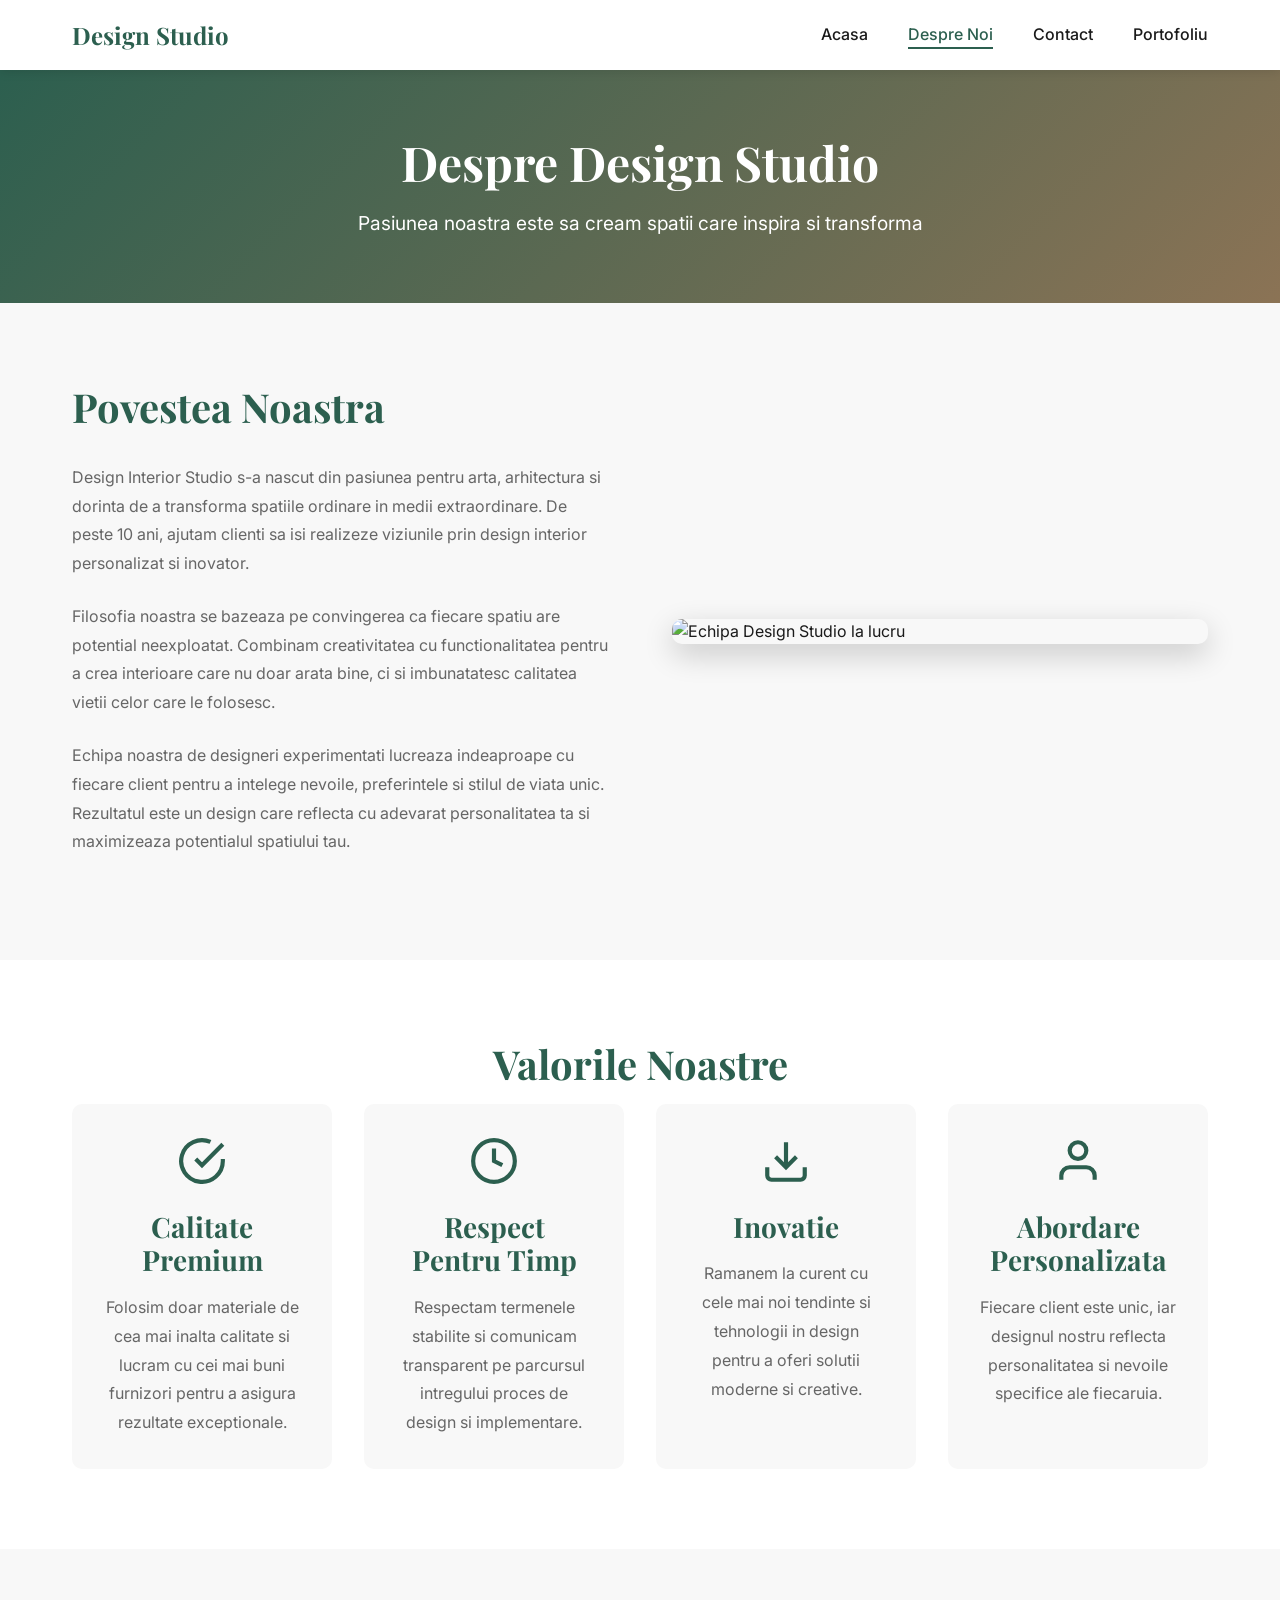
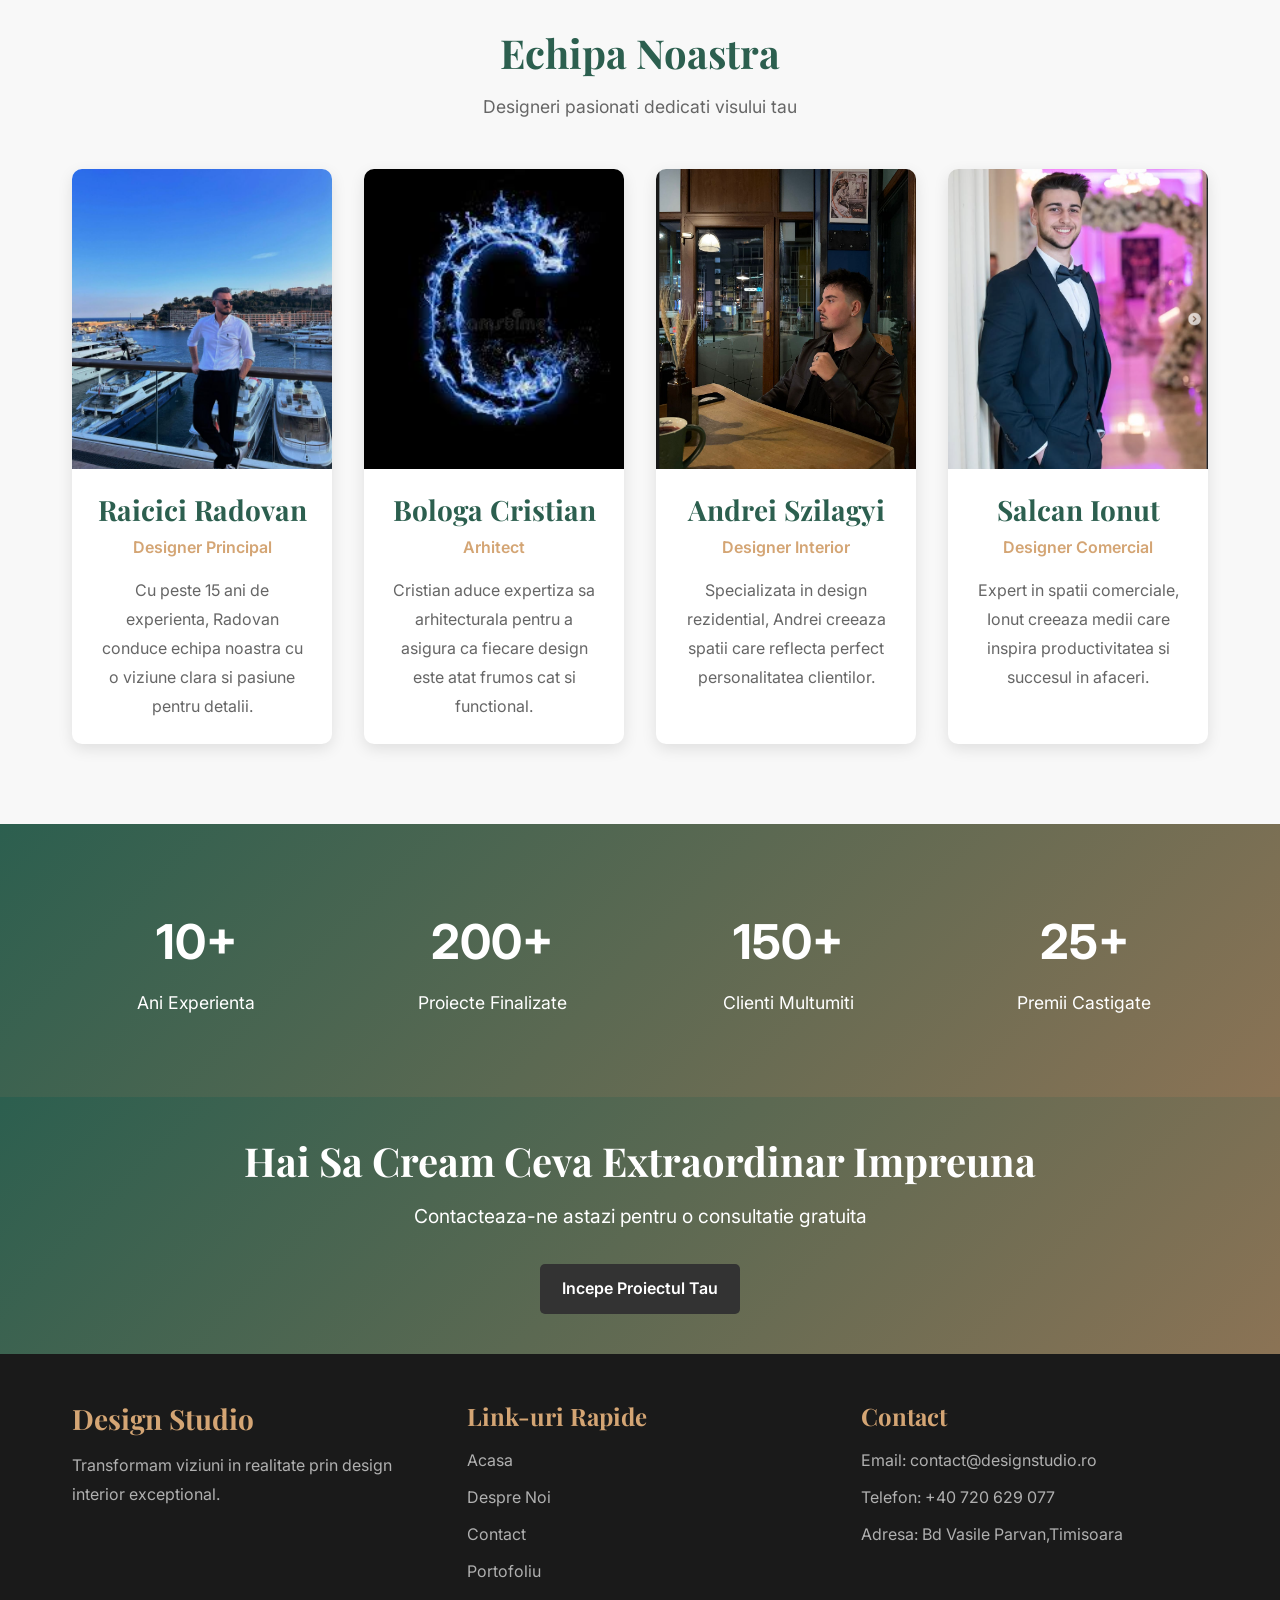
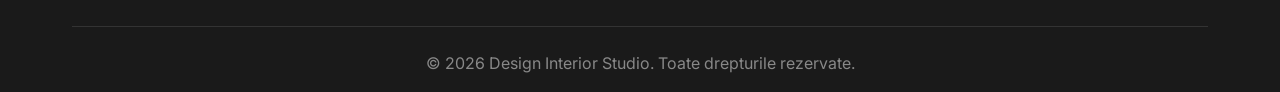
==== static-site/about.html @ 144888e7 "Modificare footer" ====
<!DOCTYPE html>
<html lang="ro">
<head>
    <meta charset="UTF-8">
    <meta name="viewport" content="width=device-width, initial-scale=1.0">
    <meta name="description" content="Descopera echipa noastra de designeri profesionisti si filosofia noastra de design interior. Peste 10 ani de experienta in transformarea spatiilor.">
    <meta name="keywords" content="echipa design interior, designeri profesionisti, experienta design, despre noi">
    <meta name="author" content="Design Interior Studio">
    <title>Despre Noi - Design Interior Studio</title>
    <link rel="preconnect" href="https://fonts.googleapis.com">
    <link rel="preconnect" href="https://fonts.gstatic.com" crossorigin>
    <link href="https://fonts.googleapis.com/css2?family=Playfair+Display:wght@400;700&family=Inter:wght@300;400;500;600&display=swap" rel="stylesheet">
    <link rel="stylesheet" href="css/styles.css">
</head>
<body>
    <header class="header">
        <nav class="navbar">
            <div class="container">
                <div class="nav-wrapper">
                    <a href="index.html" class="logo">Design Studio</a>
                    <button class="hamburger" id="hamburger" aria-label="Toggle menu">
                        <span></span>
                        <span></span>
                        <span></span>
                    </button>
                    <ul class="nav-menu" id="navMenu">
                        <li><a href="index.html">Acasa</a></li>
                        <li><a href="about.html" class="active">Despre Noi</a></li>
                        <li><a href="contact.html">Contact</a></li>
                        <li><a href="portfolio.html">Portofoliu</a></li>
                    </ul>
                </div>
            </div>
        </nav>
    </header>

    <main>
        <section class="page-hero">
            <div class="container">
                <h1>Despre Design Studio</h1>
                <p>Pasiunea noastra este sa cream spatii care inspira si transforma</p>
            </div>
        </section>

        <section class="about-story">
            <div class="container">
                <div class="about-content">
                    <div class="about-text">
                        <h2>Povestea Noastra</h2>
                        <p>Design Interior Studio s-a nascut din pasiunea pentru arta, arhitectura si dorinta de a transforma spatiile ordinare in medii extraordinare. De peste 10 ani, ajutam clienti sa isi realizeze viziunile prin design interior personalizat si inovator.</p>
                        <p>Filosofia noastra se bazeaza pe convingerea ca fiecare spatiu are potential neexploatat. Combinam creativitatea cu functionalitatea pentru a crea interioare care nu doar arata bine, ci si imbunatatesc calitatea vietii celor care le folosesc.</p>
                        <p>Echipa noastra de designeri experimentati lucreaza indeaproape cu fiecare client pentru a intelege nevoile, preferintele si stilul de viata unic. Rezultatul este un design care reflecta cu adevarat personalitatea ta si maximizeaza potentialul spatiului tau.</p>
                    </div>
                    <div class="about-image">
                        <img src="https://images.pexels.com/photos/6585760/pexels-photo-6585760.jpeg?auto=compress&cs=tinysrgb&w=800" alt="Echipa Design Studio la lucru">
                    </div>
                </div>
            </div>
        </section>

        <section class="values">
            <div class="container">
                <h2 class="section-title">Valorile Noastre</h2>
                <div class="values-grid">
                    <article class="value-card">
                        <div class="value-icon">
                            <svg width="50" height="50" viewBox="0 0 24 24" fill="none" stroke="currentColor" stroke-width="2">
                                <path d="M22 11.08V12a10 10 0 1 1-5.93-9.14"></path>
                                <polyline points="22 4 12 14.01 9 11.01"></polyline>
                            </svg>
                        </div>
                        <h3>Calitate Premium</h3>
                        <p>Folosim doar materiale de cea mai inalta calitate si lucram cu cei mai buni furnizori pentru a asigura rezultate exceptionale.</p>
                    </article>

                    <article class="value-card">
                        <div class="value-icon">
                            <svg width="50" height="50" viewBox="0 0 24 24" fill="none" stroke="currentColor" stroke-width="2">
                                <circle cx="12" cy="12" r="10"></circle>
                                <polyline points="12 6 12 12 16 14"></polyline>
                            </svg>
                        </div>
                        <h3>Respect Pentru Timp</h3>
                        <p>Respectam termenele stabilite si comunicam transparent pe parcursul intregului proces de design si implementare.</p>
                    </article>

                    <article class="value-card">
                        <div class="value-icon">
                            <svg width="50" height="50" viewBox="0 0 24 24" fill="none" stroke="currentColor" stroke-width="2">
                                <path d="M21 15v4a2 2 0 0 1-2 2H5a2 2 0 0 1-2-2v-4"></path>
                                <polyline points="7 10 12 15 17 10"></polyline>
                                <line x1="12" y1="15" x2="12" y2="3"></line>
                            </svg>
                        </div>
                        <h3>Inovatie</h3>
                        <p>Ramanem la curent cu cele mai noi tendinte si tehnologii in design pentru a oferi solutii moderne si creative.</p>
                    </article>

                    <article class="value-card">
                        <div class="value-icon">
                            <svg width="50" height="50" viewBox="0 0 24 24" fill="none" stroke="currentColor" stroke-width="2">
                                <path d="M20 21v-2a4 4 0 0 0-4-4H8a4 4 0 0 0-4 4v2"></path>
                                <circle cx="12" cy="7" r="4"></circle>
                            </svg>
                        </div>
                        <h3>Abordare Personalizata</h3>
                        <p>Fiecare client este unic, iar designul nostru reflecta personalitatea si nevoile specifice ale fiecaruia.</p>
                    </article>
                </div>
            </div>
        </section>

        <section class="team">
            <div class="container">
                <h2 class="section-title">Echipa Noastra</h2>
                <p class="section-subtitle">Designeri pasionati dedicati visului tau</p>

                <div class="team-grid">
                    <article class="team-member">
                        <div class="member-image">
                            <img src="pozarr.jpg" alt="Raicici Radovan-Designer Principal">
                        </div>
                        <div class="member-info">
                            <h3>Raicici Radovan</h3>
                            <p class="member-role">Designer Principal</p>
                            <p class="member-bio">Cu peste 15 ani de experienta, Radovan conduce echipa noastra cu o viziune clara si pasiune pentru detalii.</p>
                        </div>
                    </article>

                    <article class="team-member">
                        <div class="member-image">
                            <img src="pozacb.jpg" alt="Bologa Cristian - Arhitect">
                        </div>
                        <div class="member-info">
                            <h3>Bologa Cristian</h3>
                            <p class="member-role">Arhitect</p>
                            <p class="member-bio">Cristian aduce expertiza sa arhitecturala pentru a asigura ca fiecare design este atat frumos cat si functional.</p>
                        </div>
                    </article>

                    <article class="team-member">
                        <div class="member-image">
                            <img src="pozaas.png" alt="Andrei Szilagyi - Designer Interior">
                        </div>
                        <div class="member-info">
                            <h3>Andrei Szilagyi</h3>
                            <p class="member-role">Designer Interior</p>
                            <p class="member-bio">Specializata in design rezidential, Andrei creeaza spatii care reflecta perfect personalitatea clientilor.</p>
                        </div>
                    </article>

                    <article class="team-member">
                        <div class="member-image">
                            <img src="pozadj.png" alt="Ionut Salcan - Designer Comercial">
                        </div>
                        <div class="member-info">
                            <h3>Salcan Ionut</h3>
                            <p class="member-role">Designer Comercial</p>
                            <p class="member-bio">Expert in spatii comerciale, Ionut creeaza medii care inspira productivitatea si succesul in afaceri.</p>
                        </div>
                    </article>
                </div>
            </div>
        </section>

        <section class="stats">
            <div class="container">
                <div class="stats-grid">
                    <div class="stat-item">
                        <div class="stat-number">10+</div>
                        <div class="stat-label">Ani Experienta</div>
                    </div>
                    <div class="stat-item">
                        <div class="stat-number">200+</div>
                        <div class="stat-label">Proiecte Finalizate</div>
                    </div>
                    <div class="stat-item">
                        <div class="stat-number">150+</div>
                        <div class="stat-label">Clienti Multumiti</div>
                    </div>
                    <div class="stat-item">
                        <div class="stat-number">25+</div>
                        <div class="stat-label">Premii Castigate</div>
                    </div>
                </div>
            </div>
        </section>

        <section class="cta-section">
            <div class="container">
                <div class="cta-content">
                    <h2>Hai Sa Cream Ceva Extraordinar Impreuna</h2>
                    <p>Contacteaza-ne astazi pentru o consultatie gratuita</p>
                    <a href="contact.html" class="btn btn-secondary">Incepe Proiectul Tau</a>
                </div>
            </div>
        </section>
    </main>

    <footer class="footer">
        <div class="container">
            <div class="footer-content">
                <div class="footer-section">
                    <h3>Design Studio</h3>
                    <p>Transformam viziuni in realitate prin design interior exceptional.</p>
                </div>
                <div class="footer-section">
                    <h4>Link-uri Rapide</h4>
                    <ul>
                        <li><a href="index.html">Acasa</a></li>
                        <li><a href="about.html">Despre Noi</a></li>
                        <li><a href="contact.html">Contact</a></li>
                        <li><a href="portfolio.html">Portofoliu</a></li>
                    </ul>
                </div>
                <div class="footer-section">
                    <h4>Contact</h4>
                    <ul>
                        <li>Email: contact@designstudio.ro</li>
                        <li>Telefon: +40 720 629 077</li>
                        <li>Adresa: Bd Vasile Parvan,Timisoara</li>
                    </ul>
                </div>
            </div>
            <div class="footer-bottom">
                <p>&copy; 2026 Design Interior Studio. Toate drepturile rezervate.</p>
            </div>
        </div>
    </footer>

    <script src="js/main.js"></script>
</body>
</html>
---- static-site/css/styles.css ----
/* Reset and Base Styles */
* {
    margin: 0;
    padding: 0;
    box-sizing: border-box;
}

:root {
    --primary-color: #2c5f4f;
    --secondary-color: #8b7355;
    --accent-color: #d4a574;
    --text-dark: #1a1a1a;
    --text-light: #666666;
    --bg-light: #f8f8f8;
    --white: #ffffff;
    --error-color: #d32f2f;
    --success-color: #2e7d32;
    --transition: all 0.3s ease;
}

html {
    scroll-behavior: smooth;
}

body {
    font-family: 'Inter', sans-serif;
    font-size: 16px;
    line-height: 1.6;
    color: var(--text-dark);
    background-color: var(--white);
}

h1, h2, h3, h4, h5, h6 {
    font-family: 'Playfair Display', serif;
    font-weight: 700;
    line-height: 1.2;
    margin-bottom: 1rem;
}

h1 {
    font-size: 3rem;
}

h2 {
    font-size: 2.5rem;
}

h3 {
    font-size: 1.75rem;
}

h4 {
    font-size: 1.5rem;
}

img {
    max-width: 100%;
    height: auto;
    display: block;
}

a {
    text-decoration: none;
    color: inherit;
    transition: var(--transition);
}

ul {
    list-style: none;
}

button {
    font-family: inherit;
    cursor: pointer;
}

/* Container */
.container {
    max-width: 1200px;
    margin: 0 auto;
    padding: 0 2rem;
}

/* Header and Navigation */
.header {
    background-color: var(--white);
    box-shadow: 0 2px 10px rgba(0, 0, 0, 0.1);
    position: sticky;
    top: 0;
    z-index: 1000;
}

.navbar {
    padding: 1rem 0;
}

.nav-wrapper {
    display: flex;
    justify-content: space-between;
    align-items: center;
}

.logo {
    font-family: 'Playfair Display', serif;
    font-size: 1.5rem;
    font-weight: 700;
    color: var(--primary-color);
    transition: var(--transition);
}

.logo:hover {
    color: var(--accent-color);
}

.nav-menu {
    display: flex;
    gap: 2.5rem;
    align-items: center;
}

.nav-menu a {
    color: var(--text-dark);
    font-weight: 500;
    position: relative;
    transition: var(--transition);
}

.nav-menu a:hover,
.nav-menu a.active {
    color: var(--primary-color);
}

.nav-menu a::after {
    content: '';
    position: absolute;
    bottom: -5px;
    left: 0;
    width: 0;
    height: 2px;
    background-color: var(--primary-color);
    transition: var(--transition);
}

.nav-menu a:hover::after,
.nav-menu a.active::after {
    width: 100%;
}

/* Hamburger Menu */
.hamburger {
    display: none;
    flex-direction: column;
    gap: 5px;
    background: none;
    border: none;
    padding: 0.5rem;
    z-index: 1001;
}

.hamburger span {
    width: 25px;
    height: 3px;
    background-color: var(--primary-color);
    transition: var(--transition);
}

.hamburger.active span:nth-child(1) {
    transform: rotate(45deg) translate(8px, 8px);
}

.hamburger.active span:nth-child(2) {
    opacity: 0;
}

.hamburger.active span:nth-child(3) {
    transform: rotate(-45deg) translate(7px, -7px);
}

/* Hero Section */
.hero {
    height: 90vh;
    background: linear-gradient(rgba(44, 95, 79, 0.7), rgba(44, 95, 79, 0.7)),
                url('https://images.pexels.com/photos/1090638/pexels-photo-1090638.jpeg?auto=compress&cs=tinysrgb&w=1920') center/cover no-repeat;
    display: flex;
    align-items: center;
    justify-content: center;
    text-align: center;
    color: var(--white);
}

.hero-content {
    max-width: 800px;
    animation: fadeInUp 1s ease;
}

.hero-title {
    font-size: 4rem;
    margin-bottom: 1.5rem;
    color: var(--white);
}

.hero-subtitle {
    font-size: 1.5rem;
    margin-bottom: 2rem;
    font-weight: 300;
}

/* Buttons */
.btn {
    display: inline-block;
    padding: 1rem 2.5rem;
    border-radius: 50px;
    font-weight: 600;
    transition: var(--transition);
    border: 2px solid transparent;
}

.btn-primary {
    background-color: var(--accent-color);
    color: var(--white);
}

.btn-primary:hover {
    background-color: var(--white);
    color: var(--primary-color);
    transform: translateY(-3px);
    box-shadow: 0 10px 20px rgba(0, 0, 0, 0.2);
}

.btn-secondary {
    background-color: var(--white);
    color: var(--primary-color);
}

.btn-secondary:hover {
    background-color: var(--primary-color);
    color: var(--white);
    transform: translateY(-3px);
    box-shadow: 0 10px 20px rgba(0, 0, 0, 0.2);
}

/* Sections */
section {
    padding: 5rem 0;
}

.section-title {
    text-align: center;
    margin-bottom: 1rem;
    color: var(--primary-color);
}

.section-subtitle {
    text-align: center;
    color: var(--text-light);
    font-size: 1.1rem;
    margin-bottom: 3rem;
}

/* Services Section */
.services {
    background-color: var(--bg-light);
}

.services-grid {
    display: grid;
    grid-template-columns: repeat(auto-fit, minmax(300px, 1fr));
    gap: 2rem;
}

.service-card {
    background-color: var(--white);
    padding: 2.5rem;
    border-radius: 10px;
    text-align: center;
    transition: var(--transition);
    box-shadow: 0 5px 15px rgba(0, 0, 0, 0.1);
}

.service-card:hover {
    transform: translateY(-10px);
    box-shadow: 0 15px 30px rgba(0, 0, 0, 0.15);
}

.service-icon {
    color: var(--primary-color);
    margin-bottom: 1.5rem;
}

.service-card h3 {
    color: var(--primary-color);
    margin-bottom: 1rem;
}

.service-card p {
    color: var(--text-light);
    line-height: 1.8;
}

/* Portfolio Section */
.portfolio-grid {
    display: grid;
    grid-template-columns: repeat(auto-fit, minmax(350px, 1fr));
    gap: 2rem;
}

.portfolio-item {
    position: relative;
    overflow: hidden;
    border-radius: 10px;
    box-shadow: 0 5px 15px rgba(0, 0, 0, 0.1);
}

.portfolio-image {
    height: 400px;
    overflow: hidden;
}

.portfolio-image img {
    width: 100%;
    height: 100%;
    object-fit: cover;
    transition: var(--transition);
}

.portfolio-item:hover .portfolio-image img {
    transform: scale(1.1);
}

.portfolio-info {
    padding: 1.5rem;
    background-color: var(--white);
}

.portfolio-info h3 {
    color: var(--primary-color);
    margin-bottom: 0.5rem;
}

.portfolio-info p {
    color: var(--text-light);
}

/* CTA Section */
.cta-section {
    background: linear-gradient(135deg, var(--primary-color), var(--secondary-color));
    color: var(--white);
    text-align: center;
}

.cta-content h2 {
    color: var(--white);
    margin-bottom: 1rem;
}

.cta-content p {
    font-size: 1.2rem;
    margin-bottom: 2rem;
}

/* Page Hero */
.page-hero {
    background: linear-gradient(135deg, var(--primary-color), var(--secondary-color));
    color: var(--white);
    padding: 4rem 0;
    text-align: center;
}

.page-hero h1 {
    color: var(--white);
    margin-bottom: 1rem;
}

.page-hero p {
    font-size: 1.2rem;
}

/* About Section */
.about-story {
    background-color: var(--bg-light);
}

.about-content {
    display: grid;
    grid-template-columns: 1fr 1fr;
    gap: 4rem;
    align-items: center;
}

.about-text h2 {
    color: var(--primary-color);
    margin-bottom: 2rem;
}

.about-text p {
    color: var(--text-light);
    margin-bottom: 1.5rem;
    line-height: 1.8;
}

.about-image img {
    border-radius: 10px;
    box-shadow: 0 10px 30px rgba(0, 0, 0, 0.2);
}

/* Values Section */
.values-grid {
    display: grid;
    grid-template-columns: repeat(auto-fit, minmax(250px, 1fr));
    gap: 2rem;
}

.value-card {
    background-color: var(--bg-light);
    padding: 2rem;
    border-radius: 10px;
    text-align: center;
    transition: var(--transition);
}

.value-card:hover {
    transform: translateY(-5px);
    box-shadow: 0 10px 25px rgba(0, 0, 0, 0.1);
}

.value-icon {
    color: var(--primary-color);
    margin-bottom: 1rem;
}

.value-card h3 {
    color: var(--primary-color);
    margin-bottom: 1rem;
}

.value-card p {
    color: var(--text-light);
    line-height: 1.8;
}

/* Team Section */
.team {
    background-color: var(--bg-light);
}

.team-grid {
    display: grid;
    grid-template-columns: repeat(auto-fit, minmax(250px, 1fr));
    gap: 2rem;
}

.team-member {
    background-color: var(--white);
    border-radius: 10px;
    overflow: hidden;
    box-shadow: 0 5px 15px rgba(0, 0, 0, 0.1);
    transition: var(--transition);
}

.team-member:hover {
    transform: translateY(-10px);
    box-shadow: 0 15px 30px rgba(0, 0, 0, 0.15);
}

.member-image {
    height: 300px;
    overflow: hidden;
}

.member-image img {
    width: 100%;
    height: 100%;
    object-fit: cover;
}

.member-info {
    padding: 1.5rem;
    text-align: center;
}

.member-info h3 {
    color: var(--primary-color);
    margin-bottom: 0.5rem;
}

.member-role {
    color: var(--accent-color);
    font-weight: 600;
    margin-bottom: 1rem;
}

.member-bio {
    color: var(--text-light);
    line-height: 1.8;
}

/* Stats Section */
.stats {
    background: linear-gradient(135deg, var(--primary-color), var(--secondary-color));
    color: var(--white);
}

.stats-grid {
    display: grid;
    grid-template-columns: repeat(auto-fit, minmax(200px, 1fr));
    gap: 3rem;
    text-align: center;
}

.stat-number {
    font-size: 3rem;
    font-weight: 700;
    margin-bottom: 0.5rem;
}

.stat-label {
    font-size: 1.1rem;
}

/* Contact Section */
.contact-wrapper {
    display: grid;
    grid-template-columns: 1fr 1fr;
    gap: 4rem;
}

.contact-info h2 {
    color: var(--primary-color);
    margin-bottom: 1.5rem;
}

.contact-info > p {
    color: var(--text-light);
    margin-bottom: 2rem;
    line-height: 1.8;
}

.contact-details {
    display: flex;
    flex-direction: column;
    gap: 2rem;
}

.contact-item {
    display: flex;
    gap: 1.5rem;
    align-items: flex-start;
}

.contact-icon {
    color: var(--primary-color);
    flex-shrink: 0;
}

.contact-item h3 {
    color: var(--primary-color);
    font-size: 1.2rem;
    margin-bottom: 0.5rem;
}

.contact-item p {
    color: var(--text-light);
    line-height: 1.8;
}

/* Contact Form */
.contact-form-wrapper h2 {
    color: var(--primary-color);
    margin-bottom: 2rem;
}

.form-group {
    margin-bottom: 1.5rem;
}

.form-group label {
    display: block;
    margin-bottom: 0.5rem;
    color: var(--text-dark);
    font-weight: 500;
}

.required {
    color: var(--error-color);
}

.form-group input,
.form-group textarea {
    width: 100%;
    padding: 0.875rem;
    border: 2px solid #e0e0e0;
    border-radius: 5px;
    font-family: inherit;
    font-size: 1rem;
    transition: var(--transition);
}

.form-group input:focus,
.form-group textarea:focus {
    outline: none;
    border-color: var(--primary-color);
}

.form-group input.error,
.form-group textarea.error {
    border-color: var(--error-color);
}

.error-message {
    display: block;
    color: var(--error-color);
    font-size: 0.875rem;
    margin-top: 0.5rem;
}

.success-message,
.error-message-box {
    padding: 1.5rem;
    border-radius: 5px;
    margin-top: 1.5rem;
    display: flex;
    align-items: center;
    gap: 1rem;
}

.success-message {
    background-color: #e8f5e9;
    color: var(--success-color);
    border: 1px solid var(--success-color);
}

.error-message-box {
    background-color: #ffebee;
    color: var(--error-color);
    border: 1px solid var(--error-color);
}

/* Map Section */
.map-section {
    background-color: var(--bg-light);
}

.map-placeholder {
    position: relative;
    height: 450px;
    border-radius: 10px;
    overflow: hidden;
    box-shadow: 0 10px 30px rgba(0, 0, 0, 0.1);
}

.map-placeholder img {
    width: 100%;
    height: 100%;
    object-fit: cover;
}

.map-overlay {
    position: absolute;
    bottom: 2rem;
    left: 2rem;
    background-color: var(--white);
    padding: 1.5rem 2rem;
    border-radius: 5px;
    box-shadow: 0 5px 15px rgba(0, 0, 0, 0.2);
}

.map-overlay p {
    color: var(--primary-color);
    font-weight: 600;
    margin: 0;
}

/* FAQ Section */
.faq-grid {
    display: grid;
    grid-template-columns: repeat(auto-fit, minmax(300px, 1fr));
    gap: 2rem;
}

.faq-item {
    background-color: var(--bg-light);
    padding: 2rem;
    border-radius: 10px;
}

.faq-item h3 {
    color: var(--primary-color);
    margin-bottom: 1rem;
    font-size: 1.2rem;
}

.faq-item p {
    color: var(--text-light);
    line-height: 1.8;
}

/* Footer */
.footer {
    background-color: var(--text-dark);
    color: var(--white);
    padding: 3rem 0 1rem;
}

.footer-content {
    display: grid;
    grid-template-columns: repeat(auto-fit, minmax(250px, 1fr));
    gap: 3rem;
    margin-bottom: 2rem;
}

.footer-section h3,
.footer-section h4 {
    color: var(--accent-color);
    margin-bottom: 1rem;
}

.footer-section p,
.footer-section li {
    color: #b0b0b0;
    margin-bottom: 0.5rem;
    line-height: 1.8;
}

.footer-section a {
    color: #b0b0b0;
}

.footer-section a:hover {
    color: var(--accent-color);
}

.footer-bottom {
    border-top: 1px solid #333;
    padding-top: 1.5rem;
    text-align: center;
    color: #888;
}

/* Animations */
@keyframes fadeInUp {
    from {
        opacity: 0;
        transform: translateY(30px);
    }
    to {
        opacity: 1;
        transform: translateY(0);
    }
}

/* Responsive Design */
@media (max-width: 768px) {
    .hamburger {
        display: flex;
    }

    .nav-menu {
        position: fixed;
        top: 70px;
        right: -100%;
        width: 100%;
        height: calc(100vh - 70px);
        background-color: var(--white);
        flex-direction: column;
        justify-content: flex-start;
        padding: 2rem;
        gap: 2rem;
        transition: var(--transition);
        box-shadow: 0 5px 15px rgba(0, 0, 0, 0.1);
    }

    .nav-menu.active {
        right: 0;
    }

    .hero-title {
        font-size: 2.5rem;
    }

    .hero-subtitle {
        font-size: 1.2rem;
    }

    h1 {
        font-size: 2rem;
    }

    h2 {
        font-size: 1.8rem;
    }

    .services-grid,
    .portfolio-grid,
    .values-grid,
    .team-grid,
    .faq-grid {
        grid-template-columns: 1fr;
    }

    .about-content,
    .contact-wrapper {
        grid-template-columns: 1fr;
        gap: 2rem;
    }

    .stats-grid {
        grid-template-columns: repeat(2, 1fr);
        gap: 2rem;
    }

    section {
        padding: 3rem 0;
    }

    .container {
        padding: 0 1rem;
    }
}

@media (max-width: 480px) {
    .hero {
        height: 70vh;
    }

    .hero-title {
        font-size: 2rem;
    }

    .hero-subtitle {
        font-size: 1rem;
    }

    .btn {
        padding: 0.875rem 2rem;
        font-size: 0.9rem;
    }

    .stats-grid {
        grid-template-columns: 1fr;
    }

    .stat-number {
        font-size: 2.5rem;
    }
}

portfolio-gallery {
    padding: 40px 0;
}

.gallery-grid {
    display: grid;
    grid-template-columns: repeat(auto-fill, minmax(300px, 1fr));
    gap: 20px;
}

.portfolio-item img {
    width: 100%;
    height: auto;
    border-radius: 8px;
}

.portfolio-item h3 {
    font-size: 1.2rem;
    margin-top: 10px;
}

.portfolio-item p {
    font-size: 1rem;
    color: #555;
}

.cta-section {
    text-align: center;
    background-color: #f1f1f1;
    padding: 40px 0;
}

.cta-section .btn-secondary {
    background-color: #333;
    color: white;
    padding: 10px 20px;
    text-decoration: none;
    border-radius: 5px;
}

.cta-section .btn-secondary:hover {
    background-color: #555;
}
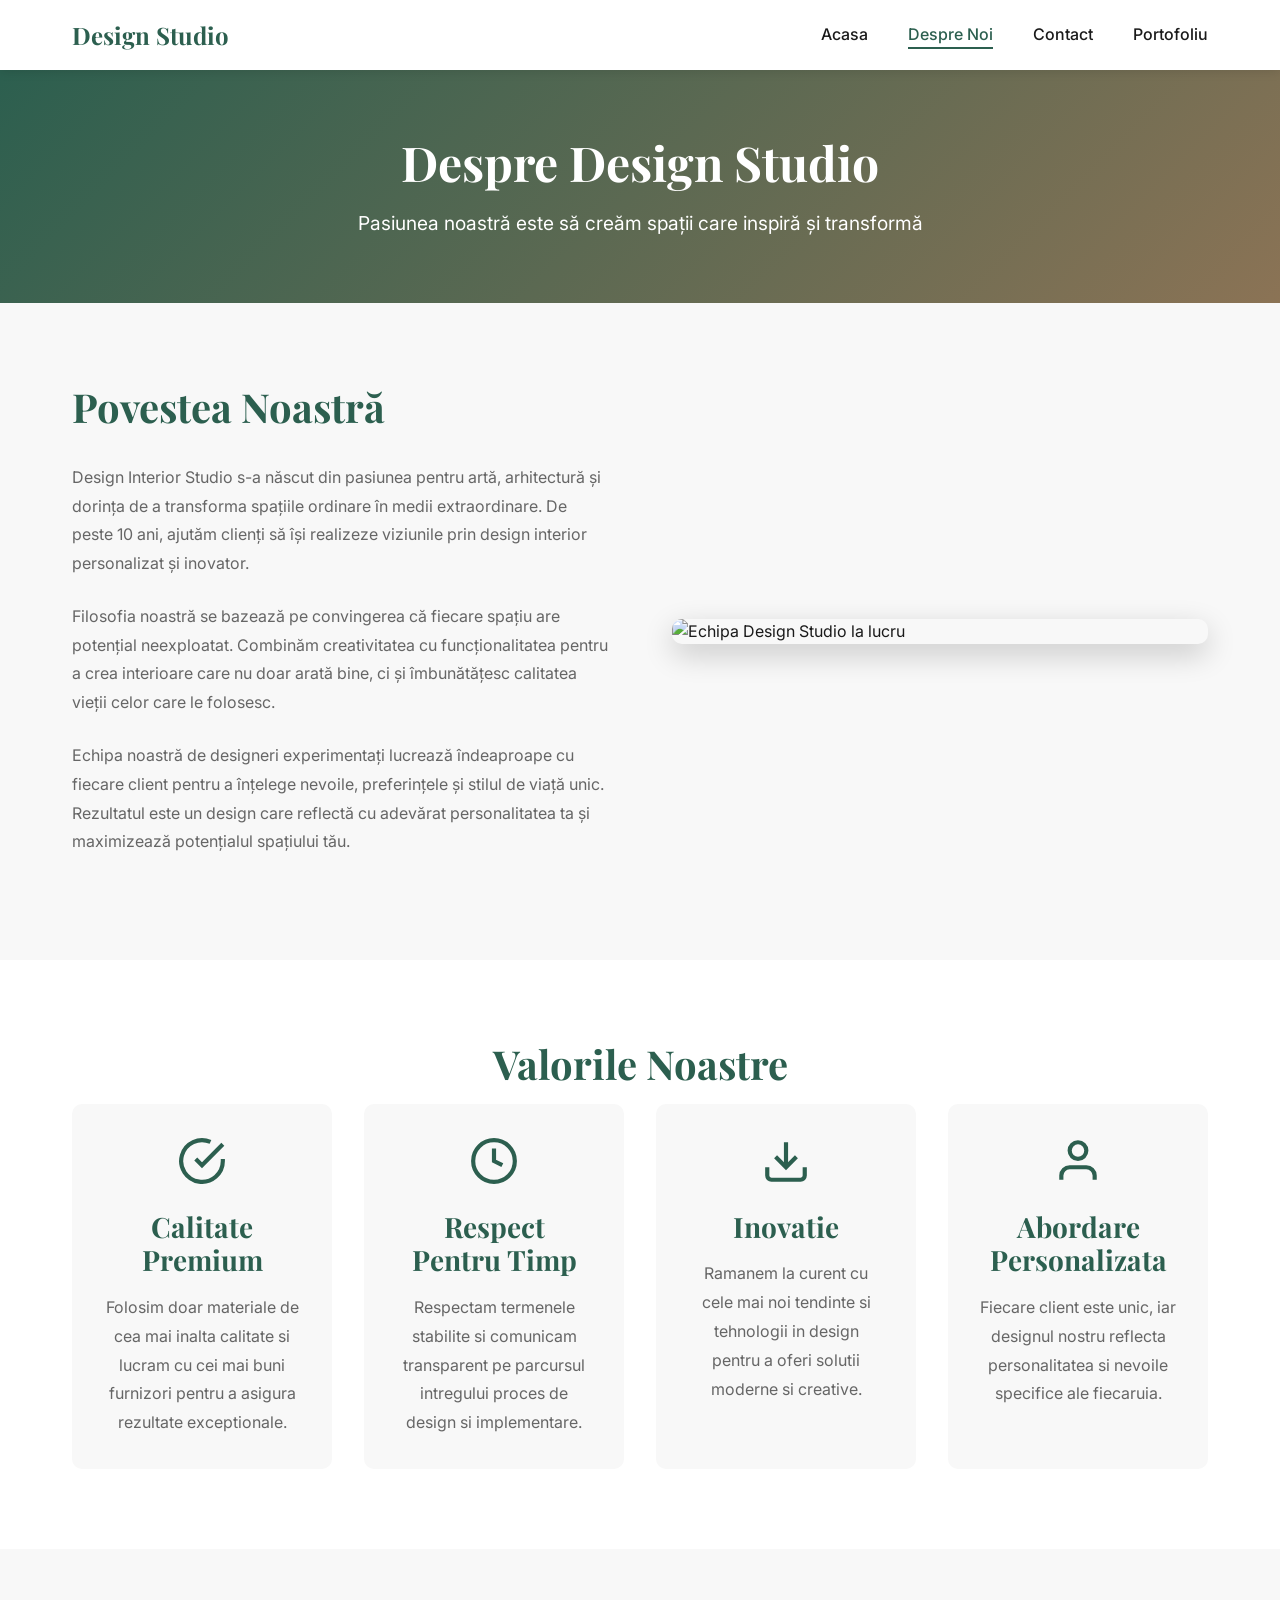
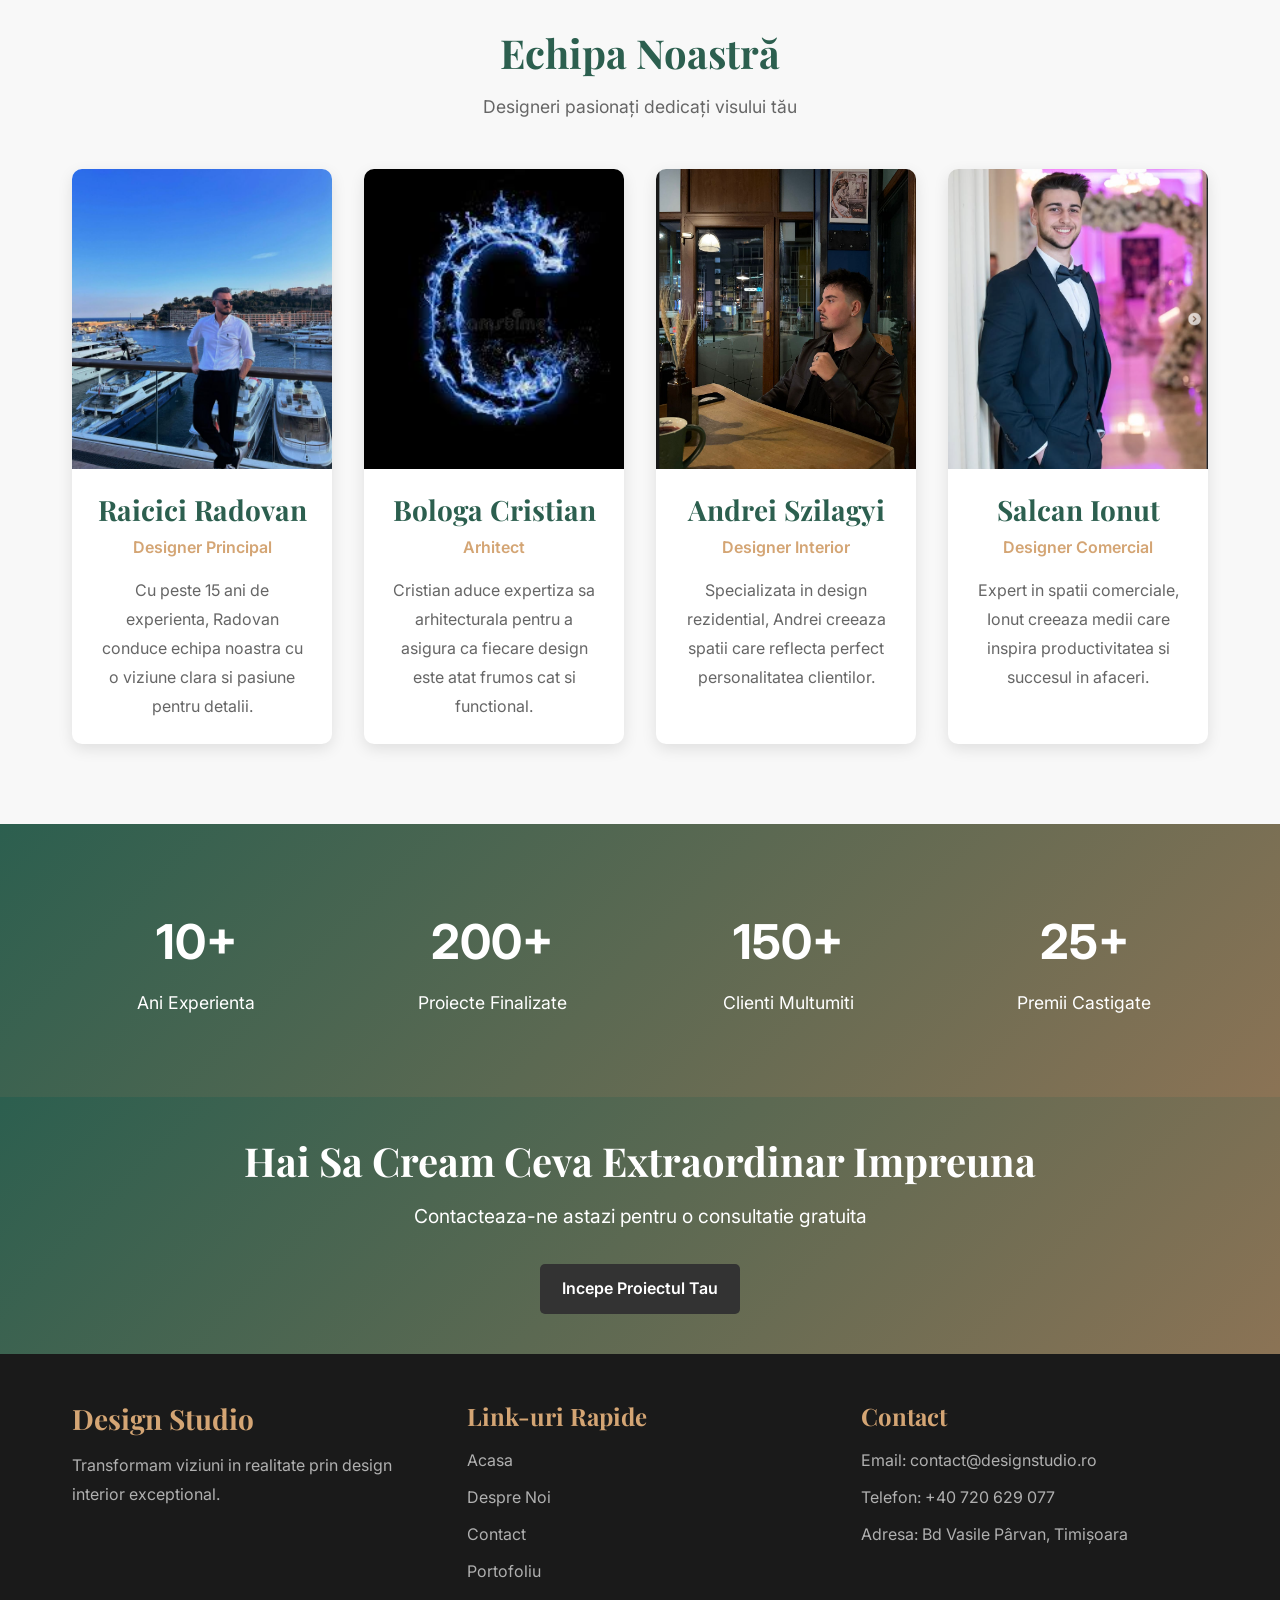
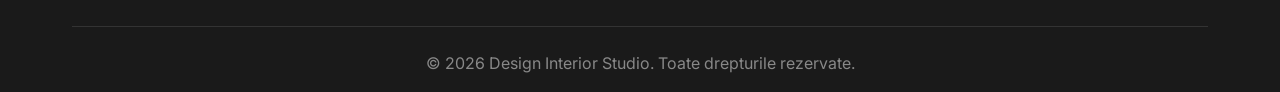
==== commit bbd518bf: "Corectarea greselilor de tipografie" ====
--- a/static-site/about.html
+++ b/static-site/about.html
@@ -3,7 +3,7 @@
 <head>
     <meta charset="UTF-8">
     <meta name="viewport" content="width=device-width, initial-scale=1.0">
-    <meta name="description" content="Descopera echipa noastra de designeri profesionisti si filosofia noastra de design interior. Peste 10 ani de experienta in transformarea spatiilor.">
+    <meta name="description" content="Descoperă echipa noastră de designeri profesioniști și filosofia noastră de design interior. Peste 10 ani de experiență în transformarea spațiilor.">
     <meta name="keywords" content="echipa design interior, designeri profesionisti, experienta design, despre noi">
     <meta name="author" content="Design Interior Studio">
     <title>Despre Noi - Design Interior Studio</title>
@@ -38,7 +38,7 @@
         <section class="page-hero">
             <div class="container">
                 <h1>Despre Design Studio</h1>
-                <p>Pasiunea noastra este sa cream spatii care inspira si transforma</p>
+                <p>Pasiunea noastră este să creăm spații care inspiră și transformă</p>
             </div>
         </section>
 
@@ -46,10 +46,10 @@
             <div class="container">
                 <div class="about-content">
                     <div class="about-text">
-                        <h2>Povestea Noastra</h2>
-                        <p>Design Interior Studio s-a nascut din pasiunea pentru arta, arhitectura si dorinta de a transforma spatiile ordinare in medii extraordinare. De peste 10 ani, ajutam clienti sa isi realizeze viziunile prin design interior personalizat si inovator.</p>
-                        <p>Filosofia noastra se bazeaza pe convingerea ca fiecare spatiu are potential neexploatat. Combinam creativitatea cu functionalitatea pentru a crea interioare care nu doar arata bine, ci si imbunatatesc calitatea vietii celor care le folosesc.</p>
-                        <p>Echipa noastra de designeri experimentati lucreaza indeaproape cu fiecare client pentru a intelege nevoile, preferintele si stilul de viata unic. Rezultatul este un design care reflecta cu adevarat personalitatea ta si maximizeaza potentialul spatiului tau.</p>
+                        <h2>Povestea Noastră</h2>
+                        <p>Design Interior Studio s-a născut din pasiunea pentru artă, arhitectură și dorința de a transforma spațiile ordinare în medii extraordinare. De peste 10 ani, ajutăm clienți să își realizeze viziunile prin design interior personalizat și inovator.</p>
+                        <p>Filosofia noastră se bazează pe convingerea că fiecare spațiu are potențial neexploatat. Combinăm creativitatea cu funcționalitatea pentru a crea interioare care nu doar arată bine, ci și îmbunătățesc calitatea vieții celor care le folosesc.</p>
+                        <p>Echipa noastră de designeri experimentați lucrează îndeaproape cu fiecare client pentru a înțelege nevoile, preferințele și stilul de viață unic. Rezultatul este un design care reflectă cu adevărat personalitatea ta și maximizează potențialul spațiului tău.</p>
                     </div>
                     <div class="about-image">
                         <img src="https://images.pexels.com/photos/6585760/pexels-photo-6585760.jpeg?auto=compress&cs=tinysrgb&w=800" alt="Echipa Design Studio la lucru">
@@ -112,13 +112,13 @@
 
         <section class="team">
             <div class="container">
-                <h2 class="section-title">Echipa Noastra</h2>
-                <p class="section-subtitle">Designeri pasionati dedicati visului tau</p>
+                <h2 class="section-title">Echipa Noastră</h2>
+                <p class="section-subtitle">Designeri pasionați dedicați visului tău</p>
 
                 <div class="team-grid">
                     <article class="team-member">
                         <div class="member-image">
-                            <img src="pozarr.jpg" alt="Raicici Radovan-Designer Principal">
+                            <img src="img/pozarr.jpg" alt="Raicici Radovan-Designer Principal">
                         </div>
                         <div class="member-info">
                             <h3>Raicici Radovan</h3>
@@ -129,7 +129,7 @@
 
                     <article class="team-member">
                         <div class="member-image">
-                            <img src="pozacb.jpg" alt="Bologa Cristian - Arhitect">
+                            <img src="img/pozacb.jpg" alt="Bologa Cristian - Arhitect">
                         </div>
                         <div class="member-info">
                             <h3>Bologa Cristian</h3>
@@ -140,7 +140,7 @@
 
                     <article class="team-member">
                         <div class="member-image">
-                            <img src="pozaas.png" alt="Andrei Szilagyi - Designer Interior">
+                            <img src="img/pozaas.png" alt="Andrei Szilagyi - Designer Interior">
                         </div>
                         <div class="member-info">
                             <h3>Andrei Szilagyi</h3>
@@ -151,7 +151,7 @@
 
                     <article class="team-member">
                         <div class="member-image">
-                            <img src="pozadj.png" alt="Ionut Salcan - Designer Comercial">
+                            <img src="img/pozadj.png" alt="Ionut Salcan - Designer Comercial">
                         </div>
                         <div class="member-info">
                             <h3>Salcan Ionut</h3>
@@ -218,7 +218,7 @@
                     <ul>
                         <li>Email: contact@designstudio.ro</li>
                         <li>Telefon: +40 720 629 077</li>
-                        <li>Adresa: Bd Vasile Parvan,Timisoara</li>
+                        <li>Adresa: Bd Vasile Pârvan, Timișoara</li>
                     </ul>
                 </div>
             </div>
--- a/static-site/css/styles.css
+++ b/static-site/css/styles.css
@@ -646,6 +646,18 @@
     border-radius: 10px;
     overflow: hidden;
     box-shadow: 0 10px 30px rgba(0, 0, 0, 0.1);
+}
+
+.map-placeholder iframe {
+    width: 100%;
+    height: 100%;
+    border: 0;
+    display: block;
+}
+
+.contact-form-wrapper .btn {
+    width: 100%;
+    max-width: 320px;
 }
 
 .map-placeholder img {
@@ -886,4 +898,11 @@
 
 .cta-section .btn-secondary:hover {
     background-color: #555;
+}
+
+.portfolio-item img {
+    width: 100%;
+    height: 250px;
+    object-fit: cover;
+    border-radius: 8px;
 }
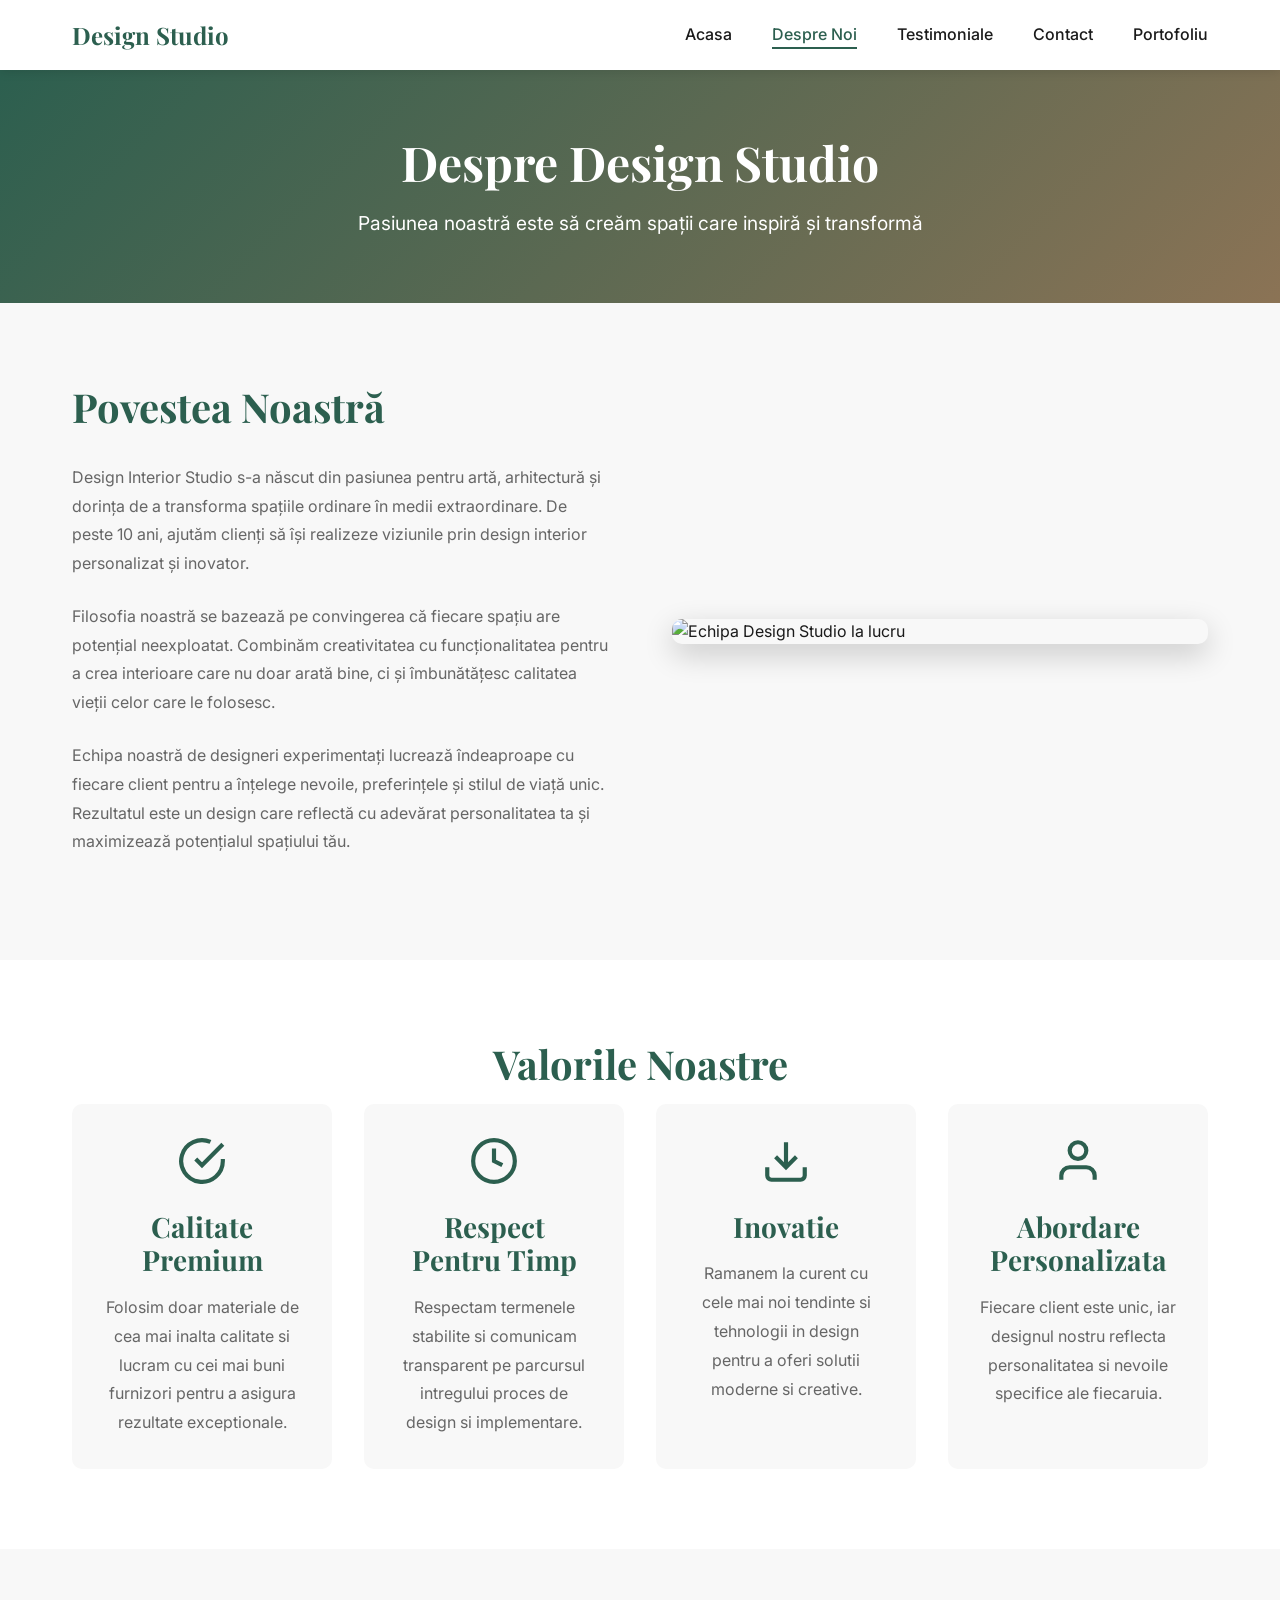
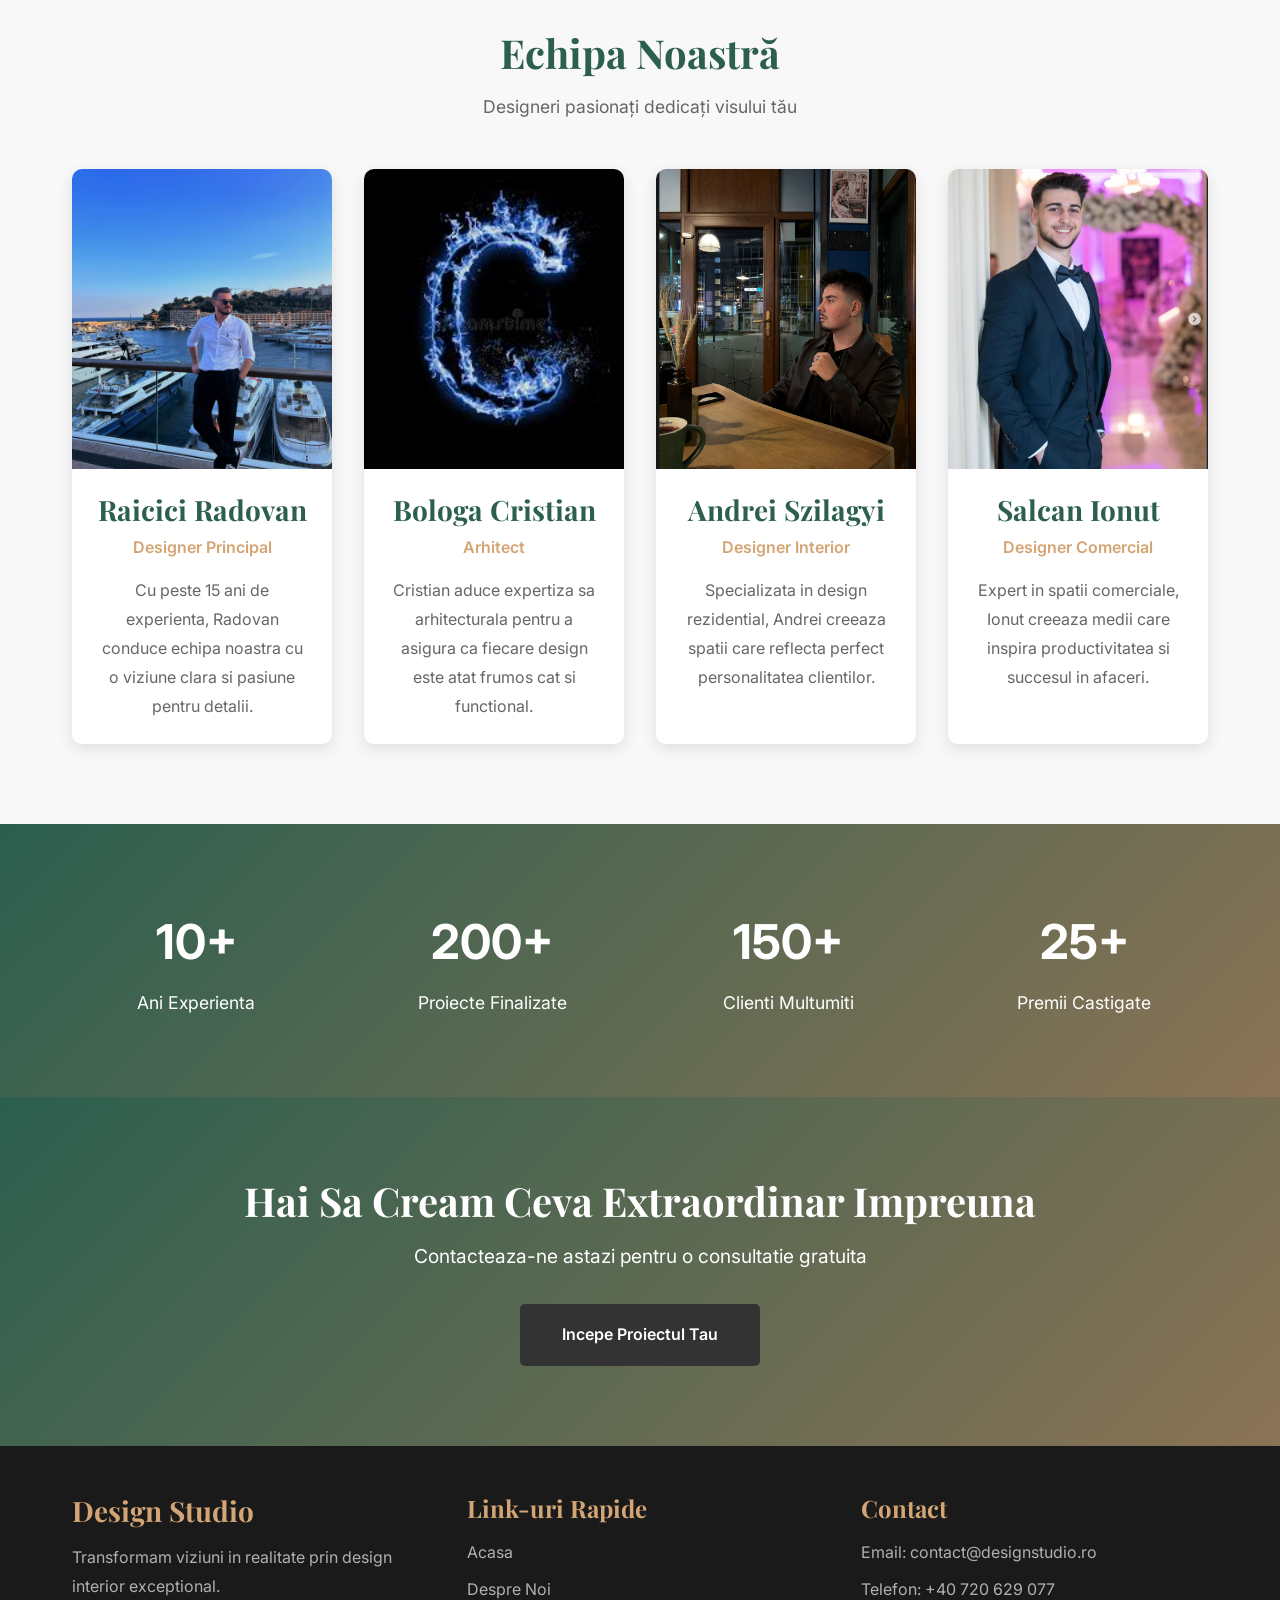
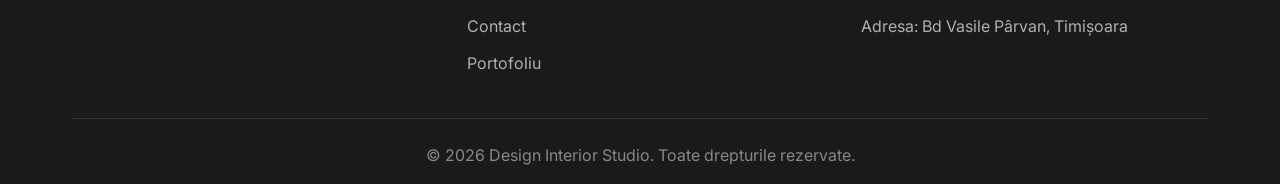
==== commit 60e3a319: "Pagina testimoniala" ====
--- a/static-site/about.html
+++ b/static-site/about.html
@@ -26,6 +26,7 @@
                     <ul class="nav-menu" id="navMenu">
                         <li><a href="index.html">Acasa</a></li>
                         <li><a href="about.html" class="active">Despre Noi</a></li>
+                        <li><a href="testimoniale.html">Testimoniale</a></li>
                         <li><a href="contact.html">Contact</a></li>
                         <li><a href="portfolio.html">Portofoliu</a></li>
                     </ul>
--- a/static-site/css/styles.css
+++ b/static-site/css/styles.css
@@ -312,14 +312,15 @@
 }
 
 .portfolio-image {
-    height: 400px;
+    aspect-ratio: 1;
     overflow: hidden;
+    background-color: var(--white);
 }
 
 .portfolio-image img {
     width: 100%;
     height: 100%;
-    object-fit: cover;
+    object-fit: contain;
     transition: var(--transition);
 }
 
@@ -805,7 +806,9 @@
     .portfolio-grid,
     .values-grid,
     .team-grid,
-    .faq-grid {
+    .faq-grid,
+    .gallery-grid,
+    .testimonials-grid {
         grid-template-columns: 1fr;
     }
 
@@ -827,6 +830,16 @@
     .container {
         padding: 0 1rem;
     }
+
+    .portfolio-item img {
+        height: 250px;
+    }
+
+    .map-overlay {
+        position: static;
+        margin-top: 1rem;
+        text-align: center;
+    }
 }
 
 @media (max-width: 480px) {
@@ -854,22 +867,36 @@
     .stat-number {
         font-size: 2.5rem;
     }
-}
-
-portfolio-gallery {
-    padding: 40px 0;
+
+    .portfolio-item img {
+        height: 200px;
+    }
+
+    .contact-form-wrapper .btn {
+        padding: 1rem;
+        font-size: 1rem;
+    }
+
+    .map-placeholder {
+        height: 300px;
+    }
+}
+
+.portfolio-gallery {
+    padding: 5rem 0;
 }
 
 .gallery-grid {
     display: grid;
     grid-template-columns: repeat(auto-fill, minmax(300px, 1fr));
-    gap: 20px;
+    gap: 2rem;
 }
 
 .portfolio-item img {
     width: 100%;
     height: auto;
     border-radius: 8px;
+    object-fit: cover;
 }
 
 .portfolio-item h3 {
@@ -882,27 +909,136 @@
     color: #555;
 }
 
+/* Testimonials Section */
+.testimonials-section {
+    padding: 5rem 0;
+}
+
+.testimonials-grid {
+    display: grid;
+    grid-template-columns: repeat(auto-fit, minmax(340px, 1fr));
+    gap: 2.5rem;
+    margin-top: 3rem;
+}
+
+.testimonial-card {
+    background-color: var(--white);
+    border-radius: 8px;
+    padding: 2rem;
+    box-shadow: 0 2px 15px rgba(0, 0, 0, 0.08);
+    transition: var(--transition);
+    border-left: 4px solid var(--primary-color);
+}
+
+.testimonial-card:hover {
+    box-shadow: 0 8px 25px rgba(0, 0, 0, 0.12);
+    transform: translateY(-5px);
+}
+
+.testimonial-header {
+    display: flex;
+    gap: 1.5rem;
+    margin-bottom: 1.5rem;
+    align-items: center;
+}
+
+.testimonial-avatar {
+    flex-shrink: 0;
+}
+
+.testimonial-avatar img {
+    width: 60px;
+    height: 60px;
+    border-radius: 50%;
+    object-fit: cover;
+    border: 3px solid var(--primary-color);
+}
+
+.testimonial-author {
+    flex: 1;
+}
+
+.testimonial-author h3 {
+    font-size: 1.1rem;
+    margin-bottom: 0.25rem;
+    color: var(--text-dark);
+}
+
+.testimonial-role {
+    font-size: 0.9rem;
+    color: var(--primary-color);
+    font-weight: 500;
+    margin: 0;
+}
+
+.testimonial-rating {
+    margin-bottom: 1rem;
+    display: flex;
+    gap: 0.25rem;
+}
+
+.testimonial-rating .star {
+    color: #ffc107;
+    font-size: 1.2rem;
+    line-height: 1;
+}
+
+.testimonial-text {
+    font-size: 1rem;
+    line-height: 1.7;
+    color: var(--text-light);
+    font-style: italic;
+    margin: 0;
+}
+
+/* Testimonials Stats Section */
+.testimonials-stats {
+    background-color: var(--bg-light);
+    padding: 5rem 0;
+    margin-top: 3rem;
+}
+
+.testimonials-stats .stats-grid {
+    display: grid;
+    grid-template-columns: repeat(auto-fit, minmax(200px, 1fr));
+    gap: 2rem;
+}
+
+/* Testimonials CTA Section */
+.testimonials-cta {
+    text-align: center;
+    background: linear-gradient(135deg, var(--primary-color), var(--secondary-color));
+    color: var(--white);
+    padding: 5rem 0;
+    margin-top: 3rem;
+    border-radius: 8px;
+}
+
+.testimonials-cta h2 {
+    color: var(--white);
+    margin-bottom: 1rem;
+}
+
+.testimonials-cta p {
+    color: rgba(255, 255, 255, 0.9);
+    font-size: 1.1rem;
+    margin-bottom: 2rem;
+}
+
 .cta-section {
     text-align: center;
     background-color: #f1f1f1;
-    padding: 40px 0;
+    padding: 5rem 0;
 }
 
 .cta-section .btn-secondary {
     background-color: #333;
     color: white;
-    padding: 10px 20px;
+    padding: 1rem 2.5rem;
     text-decoration: none;
     border-radius: 5px;
 }
 
 .cta-section .btn-secondary:hover {
     background-color: #555;
-}
-
-.portfolio-item img {
-    width: 100%;
-    height: 250px;
-    object-fit: cover;
-    border-radius: 8px;
 }
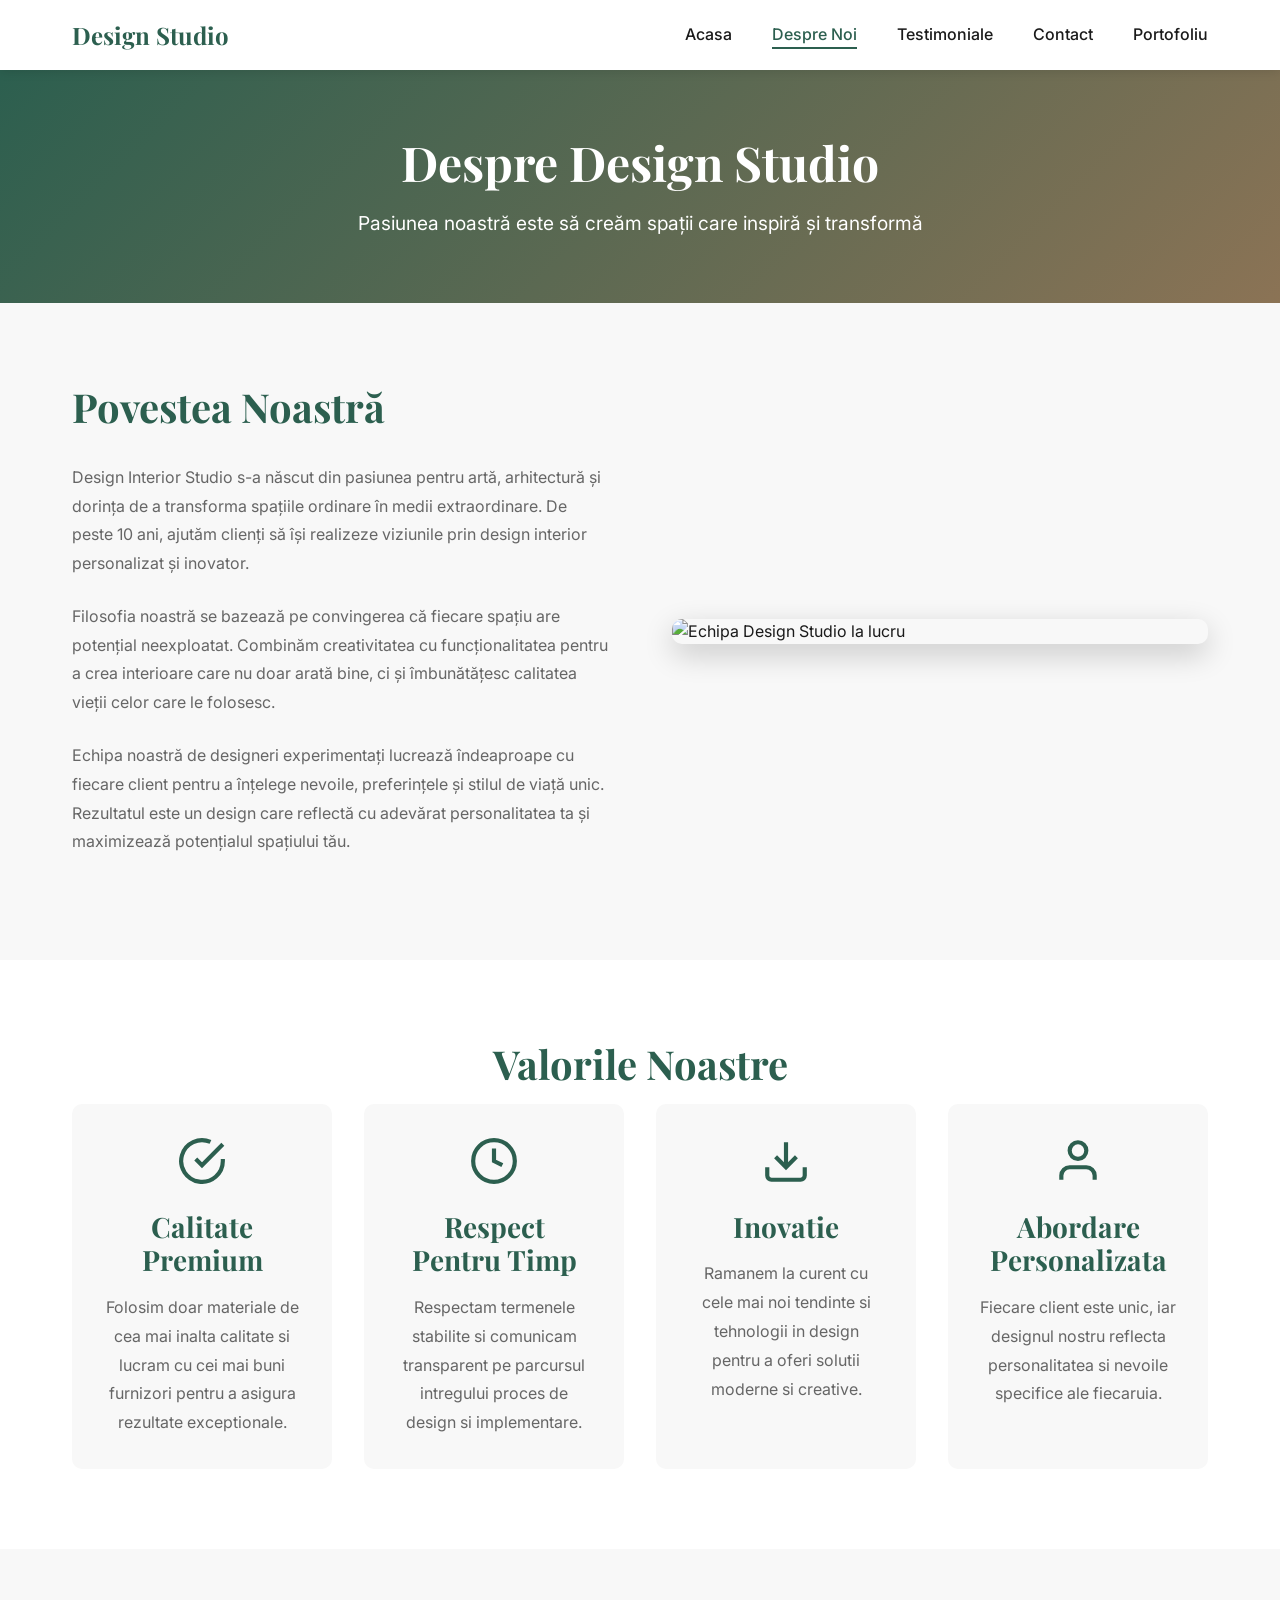
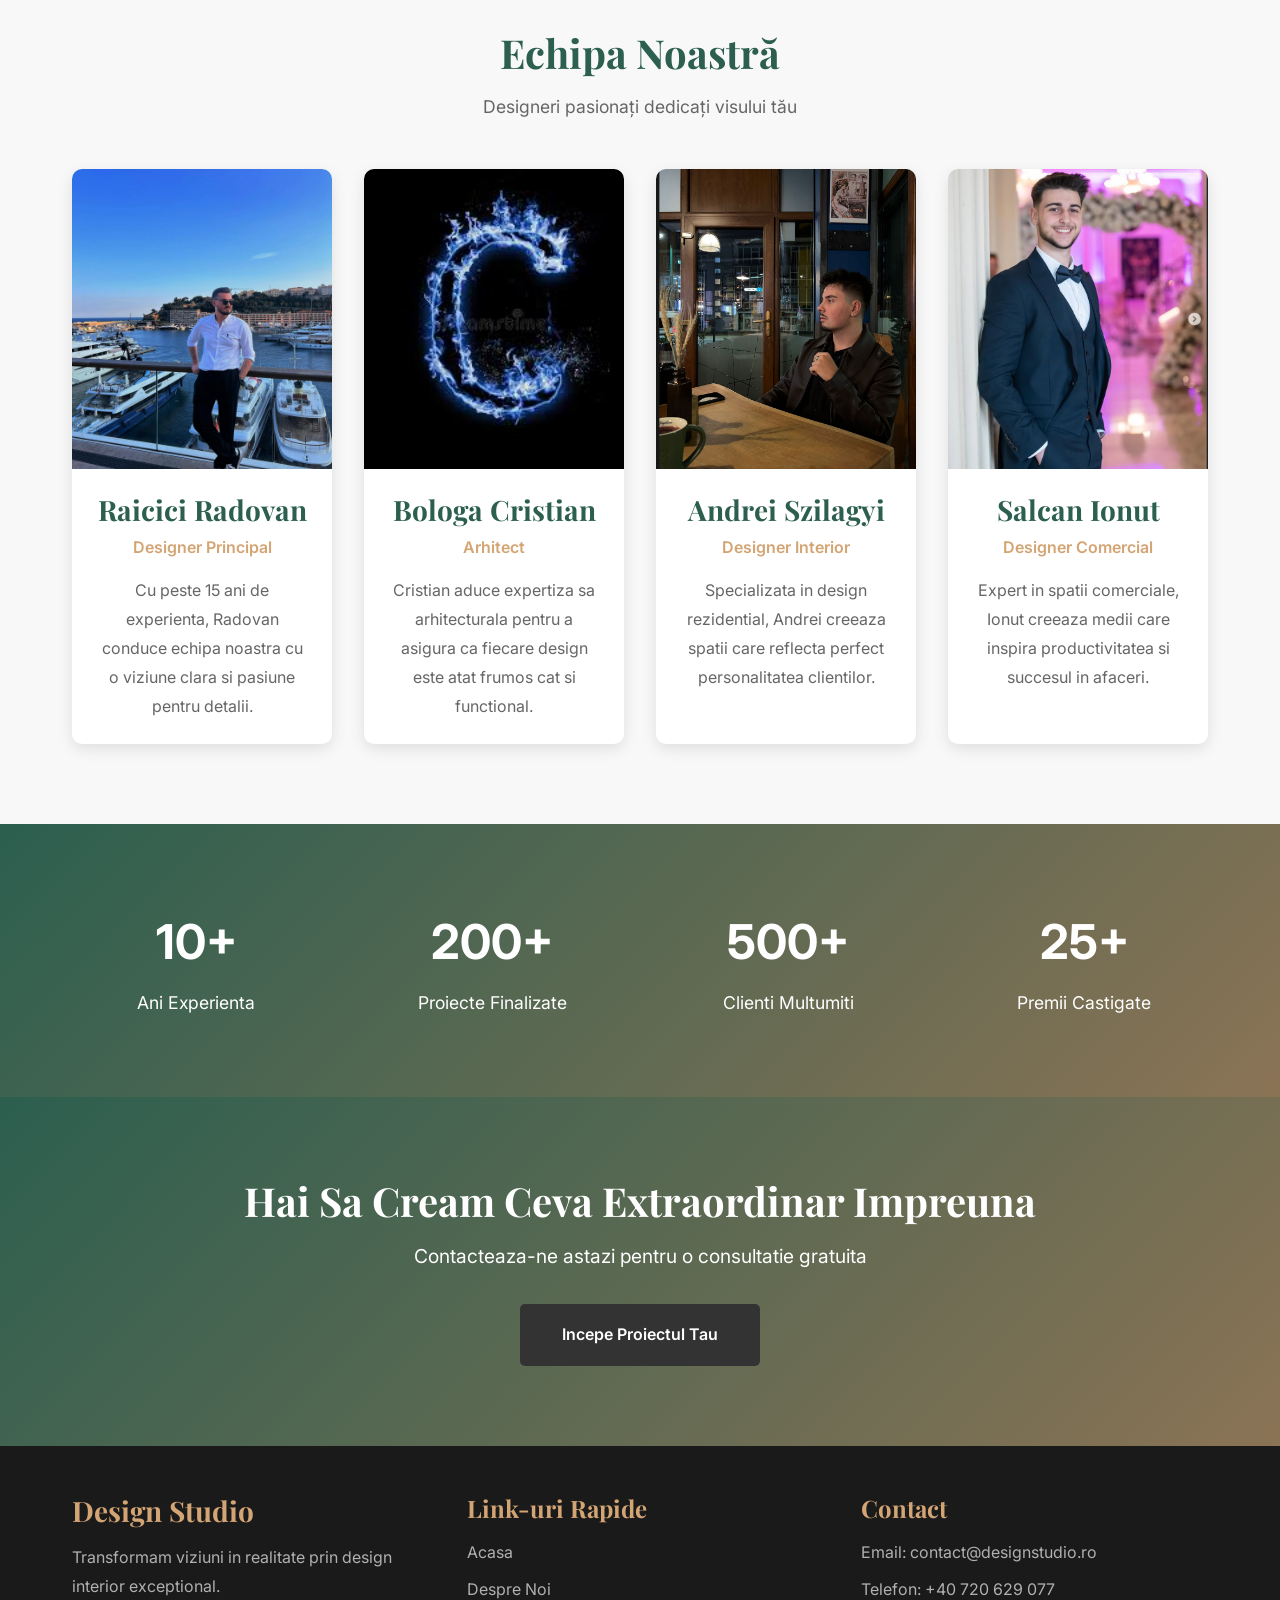
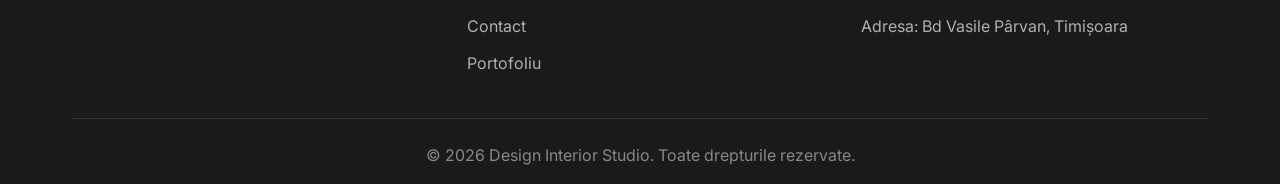
==== commit 21707144: "Modificare" ====
--- a/static-site/about.html
+++ b/static-site/about.html
@@ -176,7 +176,7 @@
                         <div class="stat-label">Proiecte Finalizate</div>
                     </div>
                     <div class="stat-item">
-                        <div class="stat-number">150+</div>
+                        <div class="stat-number">500+</div>
                         <div class="stat-label">Clienti Multumiti</div>
                     </div>
                     <div class="stat-item">
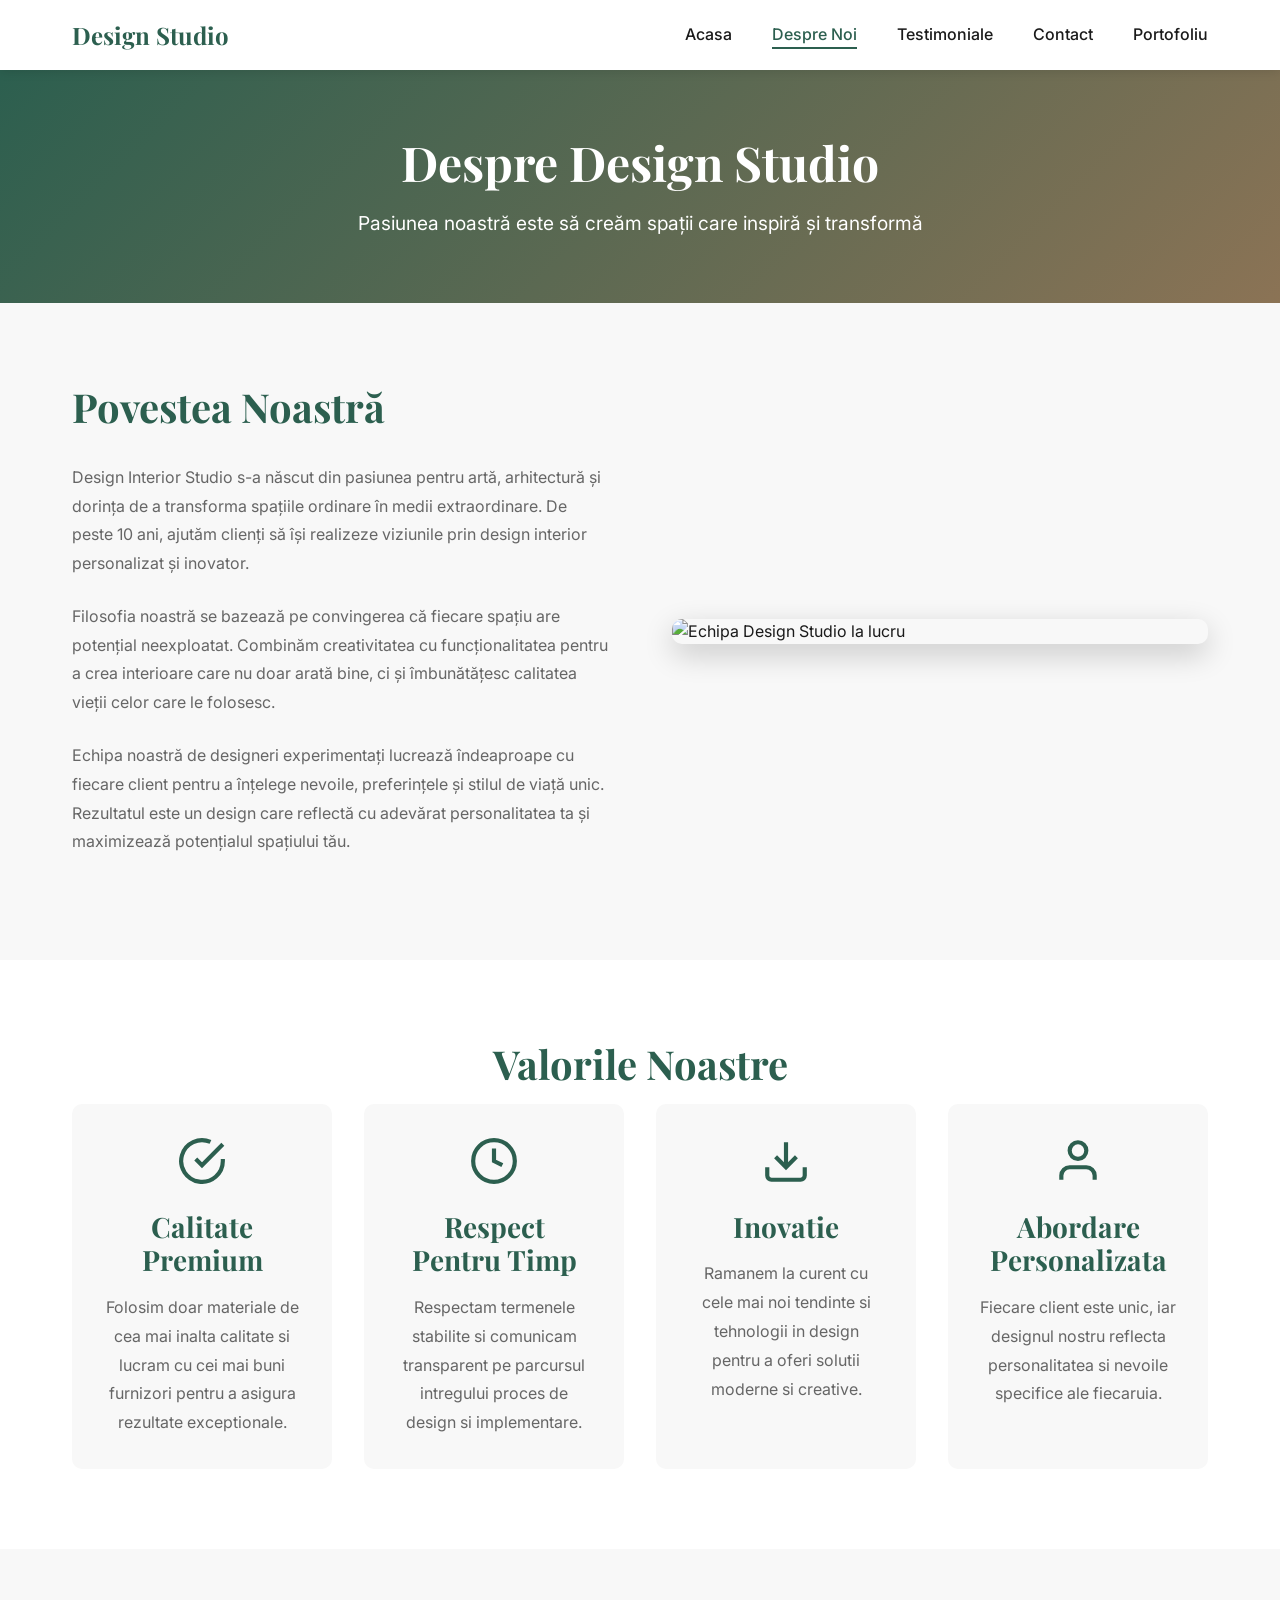
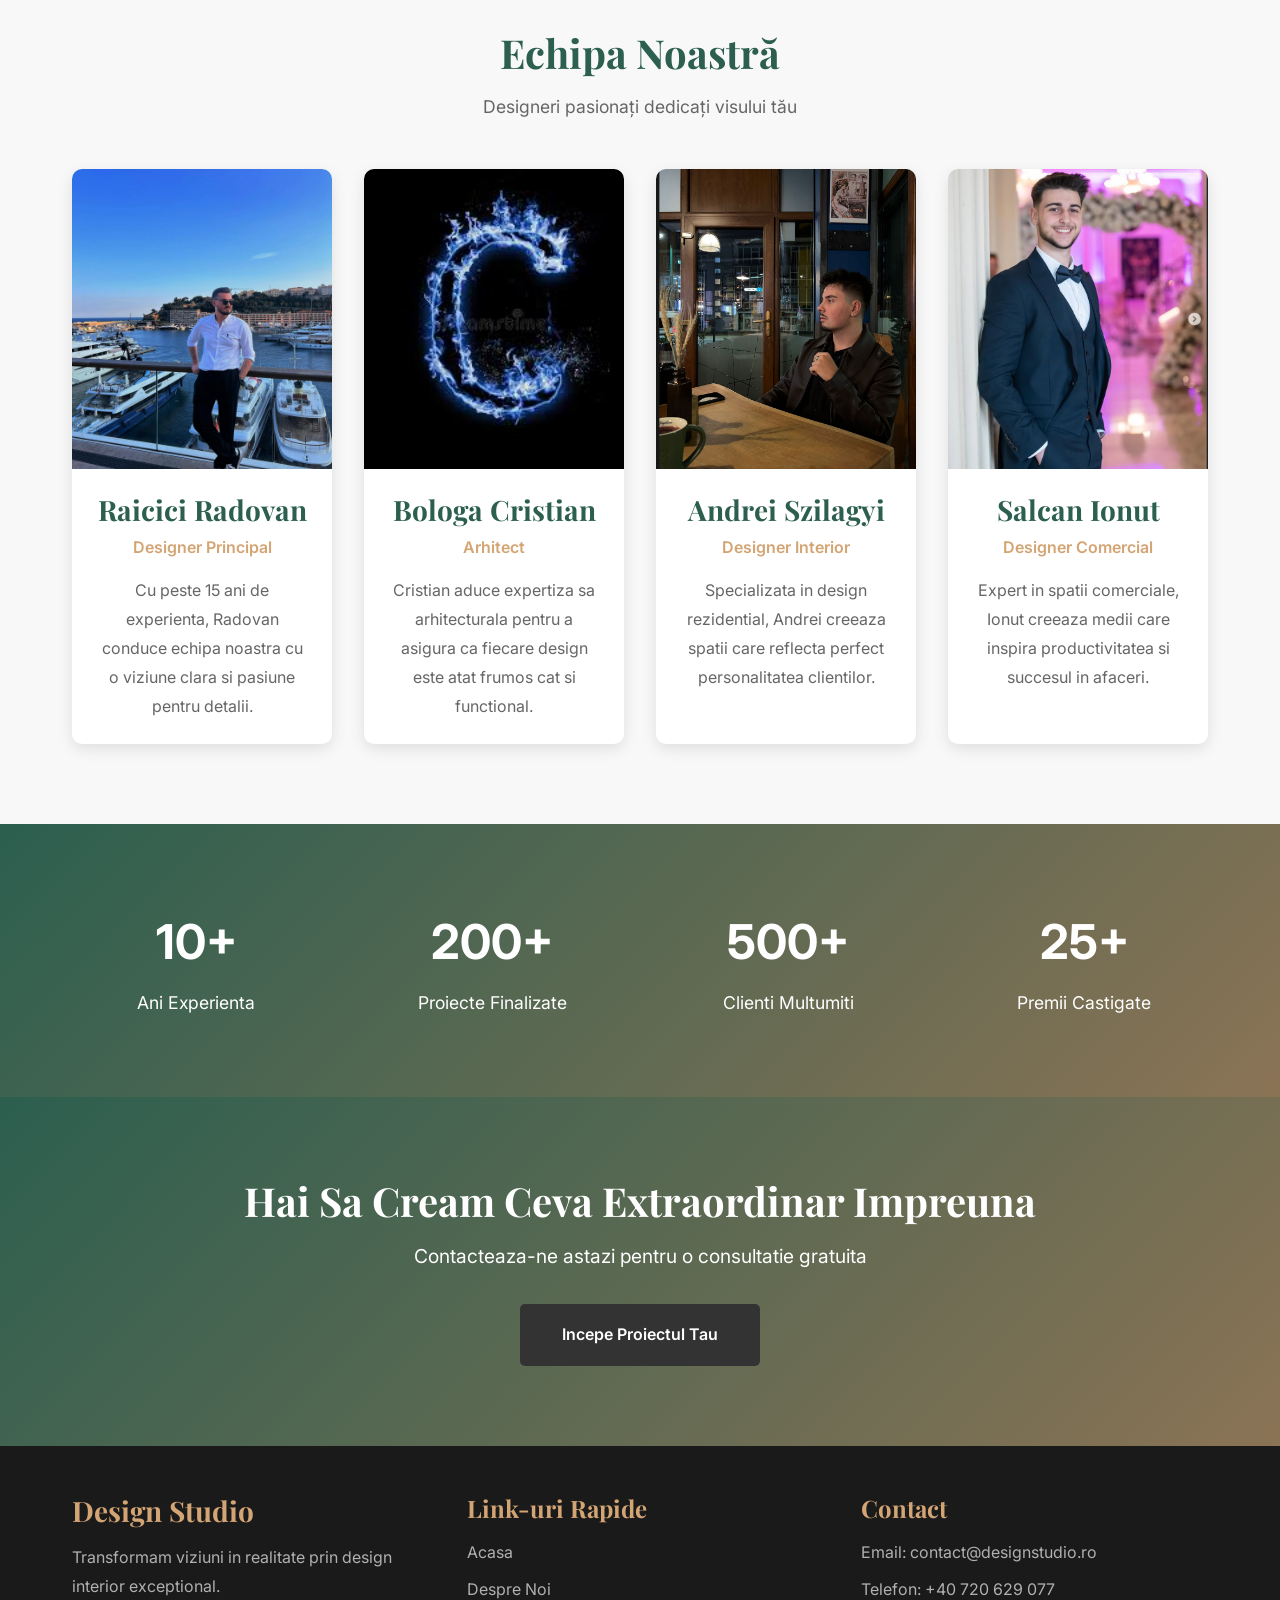
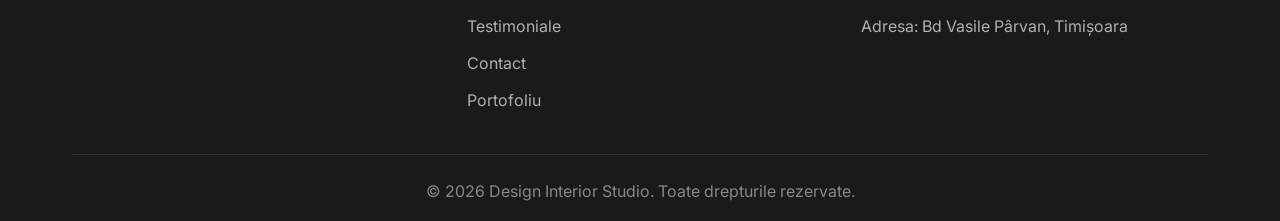
==== commit 4b37b7da: "Remediere probleme compatibilitate" ====
--- a/static-site/about.html
+++ b/static-site/about.html
@@ -65,7 +65,7 @@
                 <div class="values-grid">
                     <article class="value-card">
                         <div class="value-icon">
-                            <svg width="50" height="50" viewBox="0 0 24 24" fill="none" stroke="currentColor" stroke-width="2">
+                            <svg width="50" height="50" viewBox="0 0 24 24" fill="none" stroke="currentColor" stroke-width="2" aria-hidden="true">
                                 <path d="M22 11.08V12a10 10 0 1 1-5.93-9.14"></path>
                                 <polyline points="22 4 12 14.01 9 11.01"></polyline>
                             </svg>
@@ -76,7 +76,7 @@
 
                     <article class="value-card">
                         <div class="value-icon">
-                            <svg width="50" height="50" viewBox="0 0 24 24" fill="none" stroke="currentColor" stroke-width="2">
+                            <svg width="50" height="50" viewBox="0 0 24 24" fill="none" stroke="currentColor" stroke-width="2" aria-hidden="true">
                                 <circle cx="12" cy="12" r="10"></circle>
                                 <polyline points="12 6 12 12 16 14"></polyline>
                             </svg>
@@ -87,7 +87,7 @@
 
                     <article class="value-card">
                         <div class="value-icon">
-                            <svg width="50" height="50" viewBox="0 0 24 24" fill="none" stroke="currentColor" stroke-width="2">
+                            <svg width="50" height="50" viewBox="0 0 24 24" fill="none" stroke="currentColor" stroke-width="2" aria-hidden="true">
                                 <path d="M21 15v4a2 2 0 0 1-2 2H5a2 2 0 0 1-2-2v-4"></path>
                                 <polyline points="7 10 12 15 17 10"></polyline>
                                 <line x1="12" y1="15" x2="12" y2="3"></line>
@@ -99,7 +99,7 @@
 
                     <article class="value-card">
                         <div class="value-icon">
-                            <svg width="50" height="50" viewBox="0 0 24 24" fill="none" stroke="currentColor" stroke-width="2">
+                            <svg width="50" height="50" viewBox="0 0 24 24" fill="none" stroke="currentColor" stroke-width="2" aria-hidden="true">
                                 <path d="M20 21v-2a4 4 0 0 0-4-4H8a4 4 0 0 0-4 4v2"></path>
                                 <circle cx="12" cy="7" r="4"></circle>
                             </svg>
@@ -210,6 +210,7 @@
                     <ul>
                         <li><a href="index.html">Acasa</a></li>
                         <li><a href="about.html">Despre Noi</a></li>
+                        <li><a href="testimoniale.html">Testimoniale</a></li>
                         <li><a href="contact.html">Contact</a></li>
                         <li><a href="portfolio.html">Portofoliu</a></li>
                     </ul>
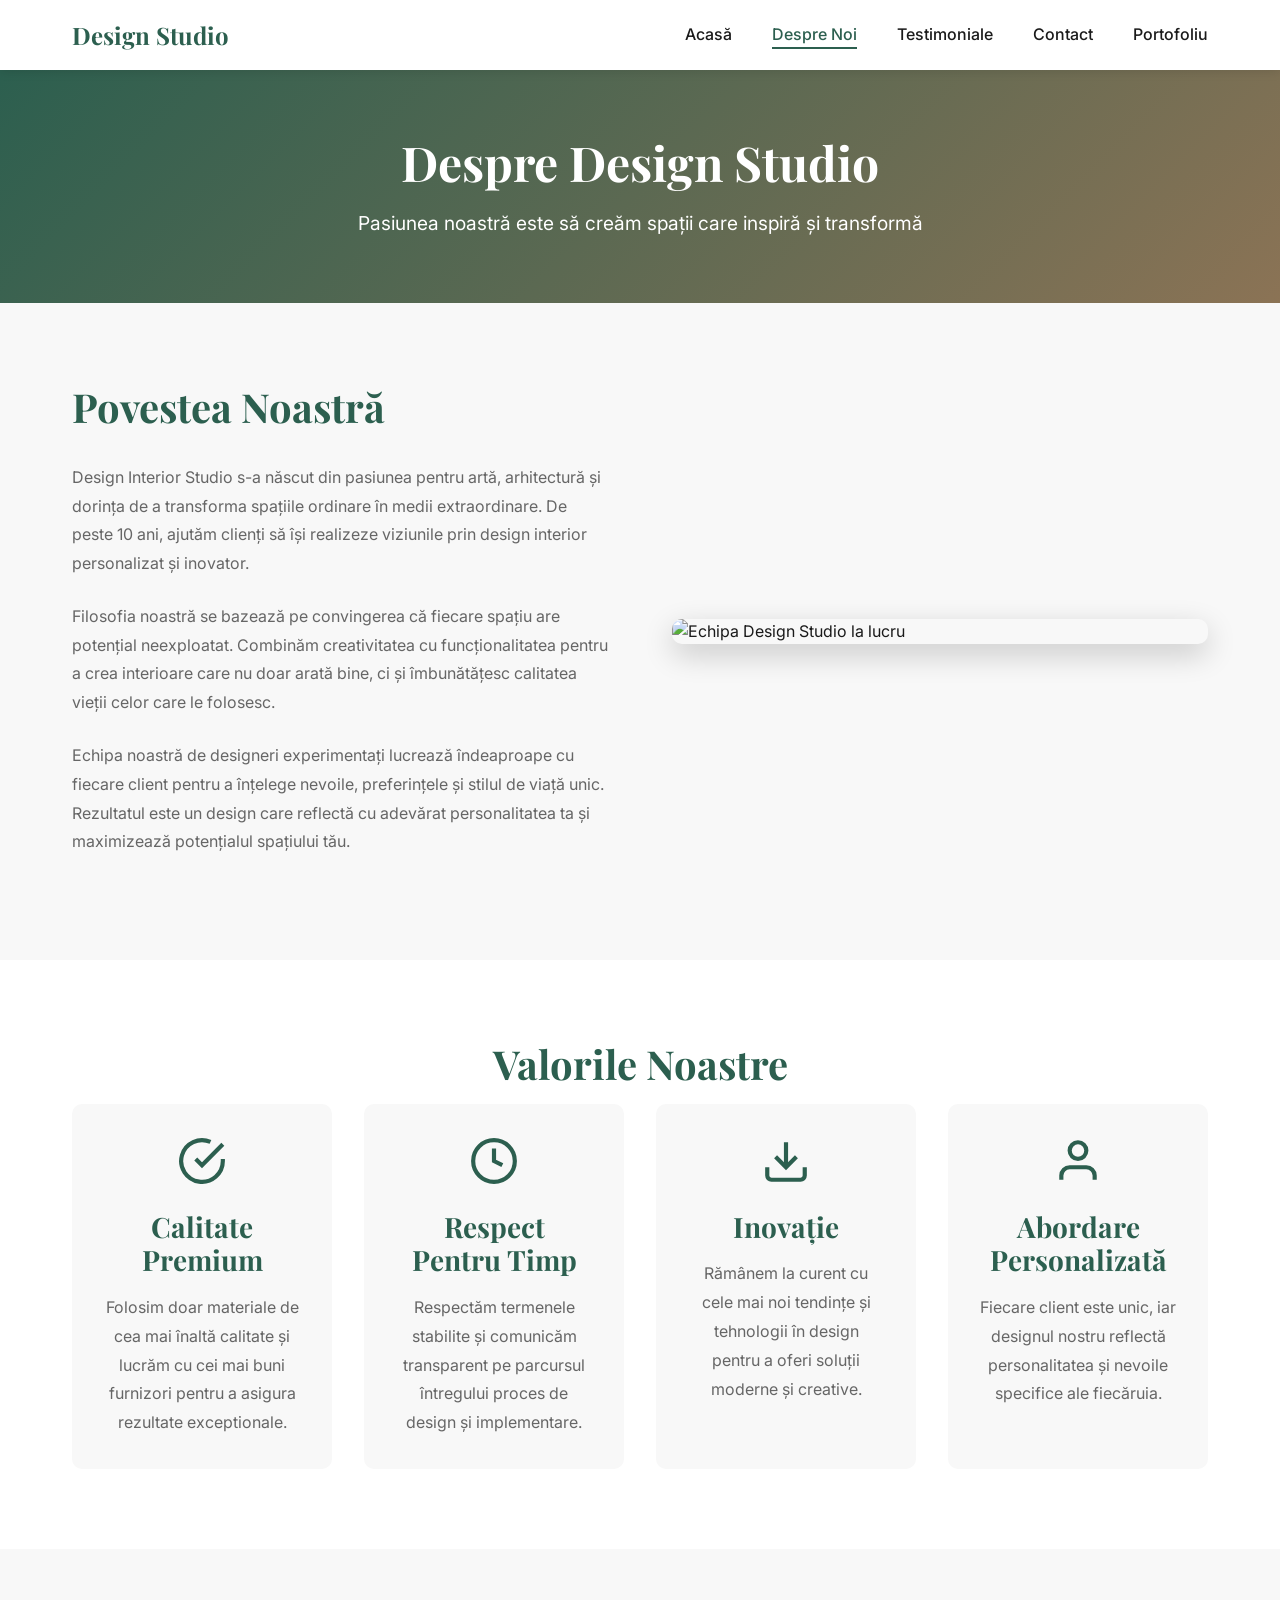
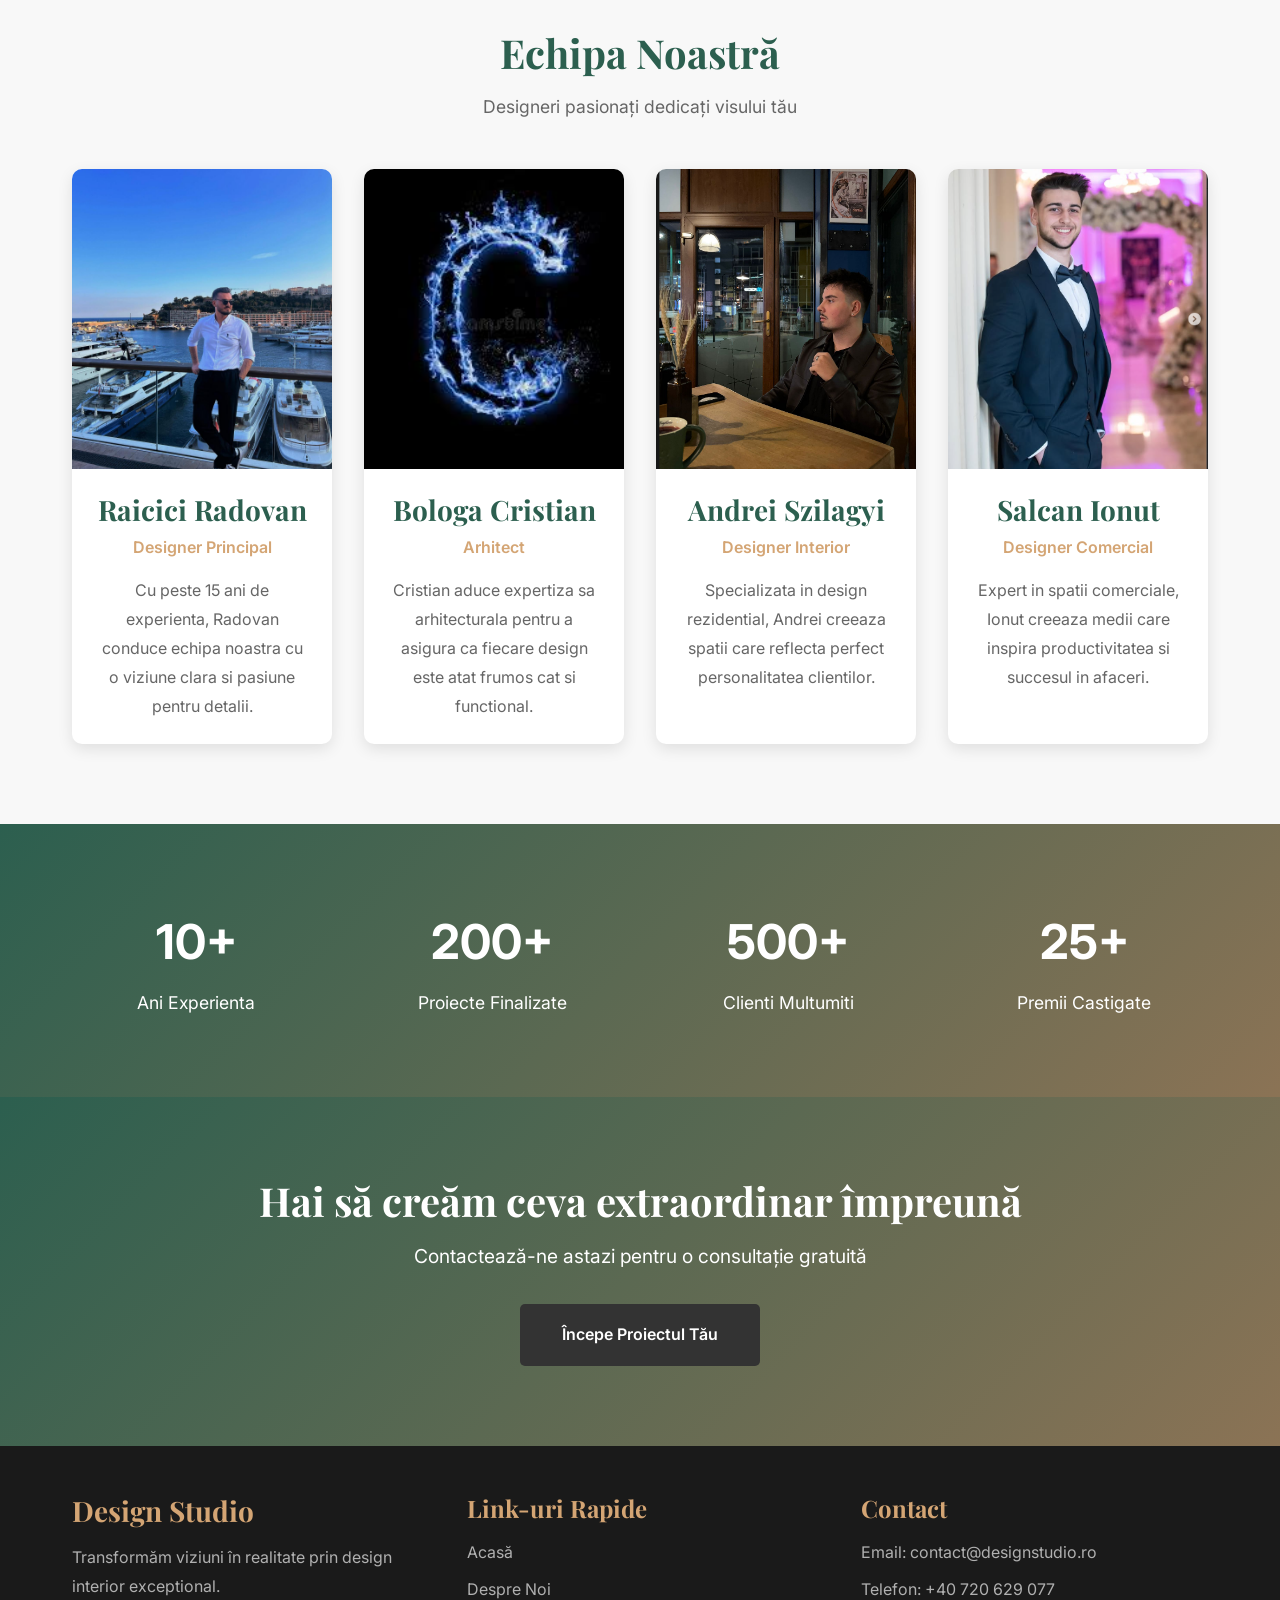
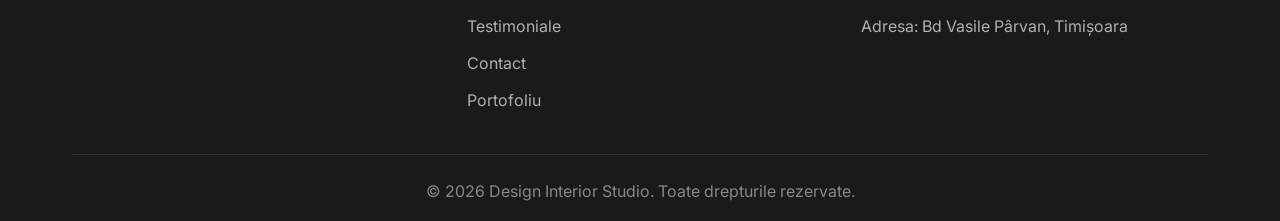
==== commit 2075d4ad: "Corectarea greselilor gramaticale" ====
--- a/static-site/about.html
+++ b/static-site/about.html
@@ -24,7 +24,7 @@
                         <span></span>
                     </button>
                     <ul class="nav-menu" id="navMenu">
-                        <li><a href="index.html">Acasa</a></li>
+                        <li><a href="index.html">Acasă</a></li>
                         <li><a href="about.html" class="active">Despre Noi</a></li>
                         <li><a href="testimoniale.html">Testimoniale</a></li>
                         <li><a href="contact.html">Contact</a></li>
@@ -71,7 +71,7 @@
                             </svg>
                         </div>
                         <h3>Calitate Premium</h3>
-                        <p>Folosim doar materiale de cea mai inalta calitate si lucram cu cei mai buni furnizori pentru a asigura rezultate exceptionale.</p>
+                        <p>Folosim doar materiale de cea mai înaltă calitate și lucrăm cu cei mai buni furnizori pentru a asigura rezultate exceptionale.</p>
                     </article>
 
                     <article class="value-card">
@@ -82,7 +82,7 @@
                             </svg>
                         </div>
                         <h3>Respect Pentru Timp</h3>
-                        <p>Respectam termenele stabilite si comunicam transparent pe parcursul intregului proces de design si implementare.</p>
+                        <p>Respectăm termenele stabilite și comunicăm transparent pe parcursul întregului proces de design și implementare.</p>
                     </article>
 
                     <article class="value-card">
@@ -93,8 +93,8 @@
                                 <line x1="12" y1="15" x2="12" y2="3"></line>
                             </svg>
                         </div>
-                        <h3>Inovatie</h3>
-                        <p>Ramanem la curent cu cele mai noi tendinte si tehnologii in design pentru a oferi solutii moderne si creative.</p>
+                        <h3>Inovație</h3>
+                        <p>Rămânem la curent cu cele mai noi tendințe și tehnologii în design pentru a oferi soluții moderne și creative.</p>
                     </article>
 
                     <article class="value-card">
@@ -104,8 +104,8 @@
                                 <circle cx="12" cy="7" r="4"></circle>
                             </svg>
                         </div>
-                        <h3>Abordare Personalizata</h3>
-                        <p>Fiecare client este unic, iar designul nostru reflecta personalitatea si nevoile specifice ale fiecaruia.</p>
+                        <h3>Abordare Personalizată</h3>
+                        <p>Fiecare client este unic, iar designul nostru reflectă personalitatea și nevoile specifice ale fiecăruia.</p>
                     </article>
                 </div>
             </div>
@@ -190,9 +190,9 @@
         <section class="cta-section">
             <div class="container">
                 <div class="cta-content">
-                    <h2>Hai Sa Cream Ceva Extraordinar Impreuna</h2>
-                    <p>Contacteaza-ne astazi pentru o consultatie gratuita</p>
-                    <a href="contact.html" class="btn btn-secondary">Incepe Proiectul Tau</a>
+                    <h2>Hai să creăm ceva extraordinar împreună</h2>
+                    <p>Contactează-ne astazi pentru o consultație gratuită</p>
+                    <a href="contact.html" class="btn btn-secondary">Începe Proiectul Tău</a>
                 </div>
             </div>
         </section>
@@ -203,12 +203,12 @@
             <div class="footer-content">
                 <div class="footer-section">
                     <h3>Design Studio</h3>
-                    <p>Transformam viziuni in realitate prin design interior exceptional.</p>
+                    <p>Transformăm viziuni în realitate prin design interior exceptional.</p>
                 </div>
                 <div class="footer-section">
                     <h4>Link-uri Rapide</h4>
                     <ul>
-                        <li><a href="index.html">Acasa</a></li>
+                        <li><a href=\"index.html\">Acasă</a></li>
                         <li><a href="about.html">Despre Noi</a></li>
                         <li><a href="testimoniale.html">Testimoniale</a></li>
                         <li><a href="contact.html">Contact</a></li>
